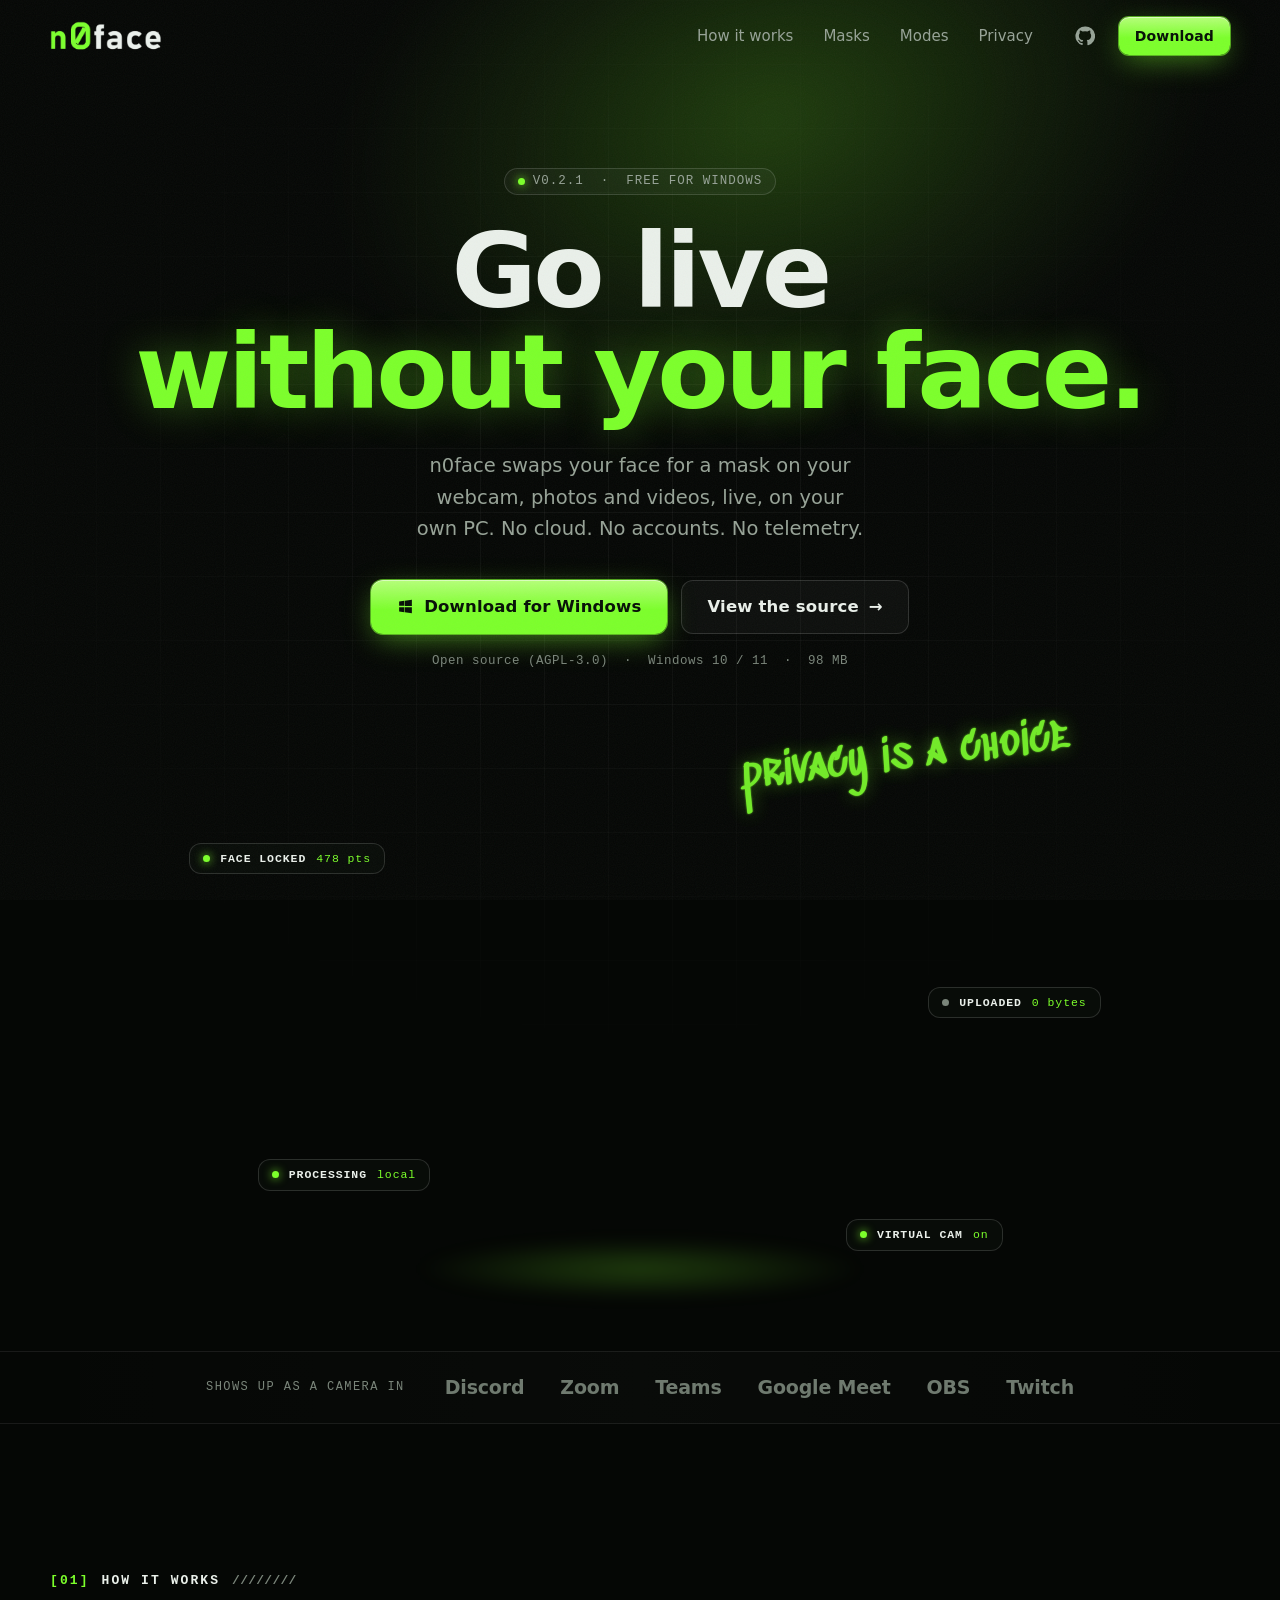
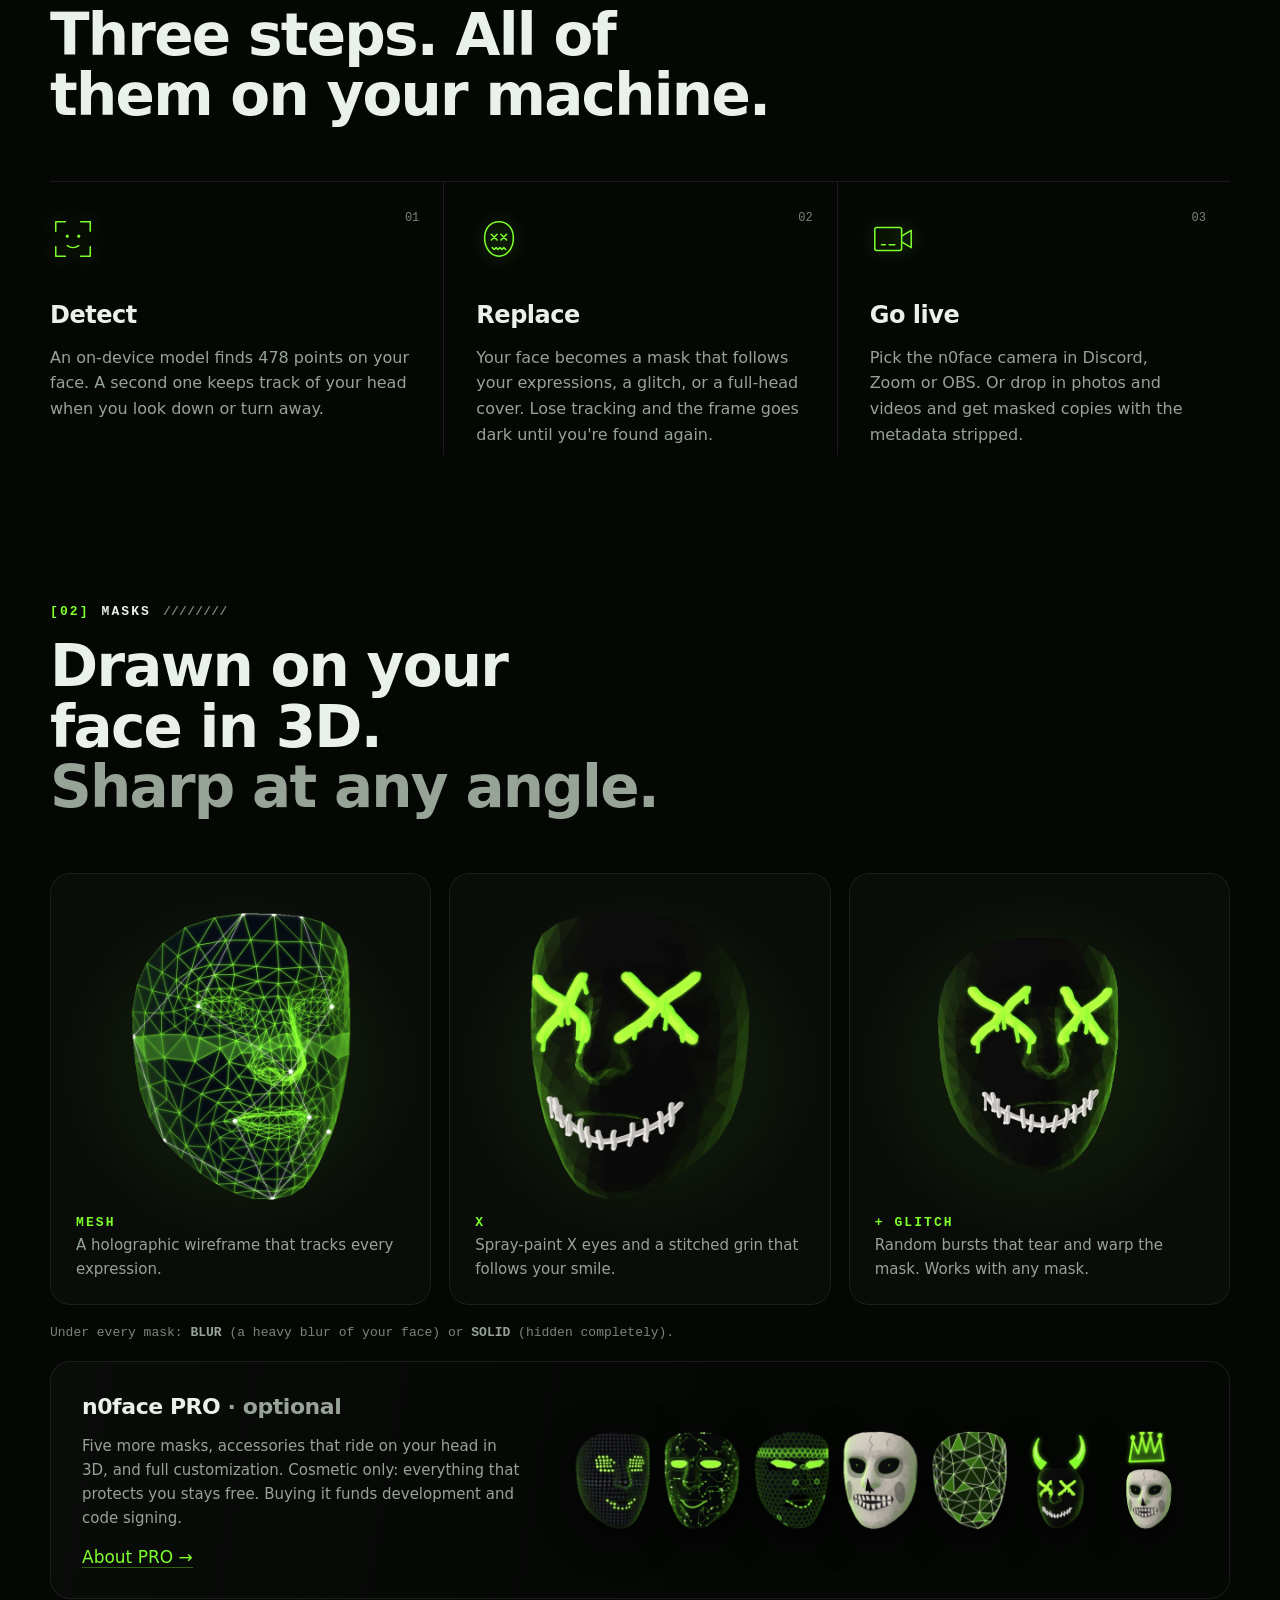
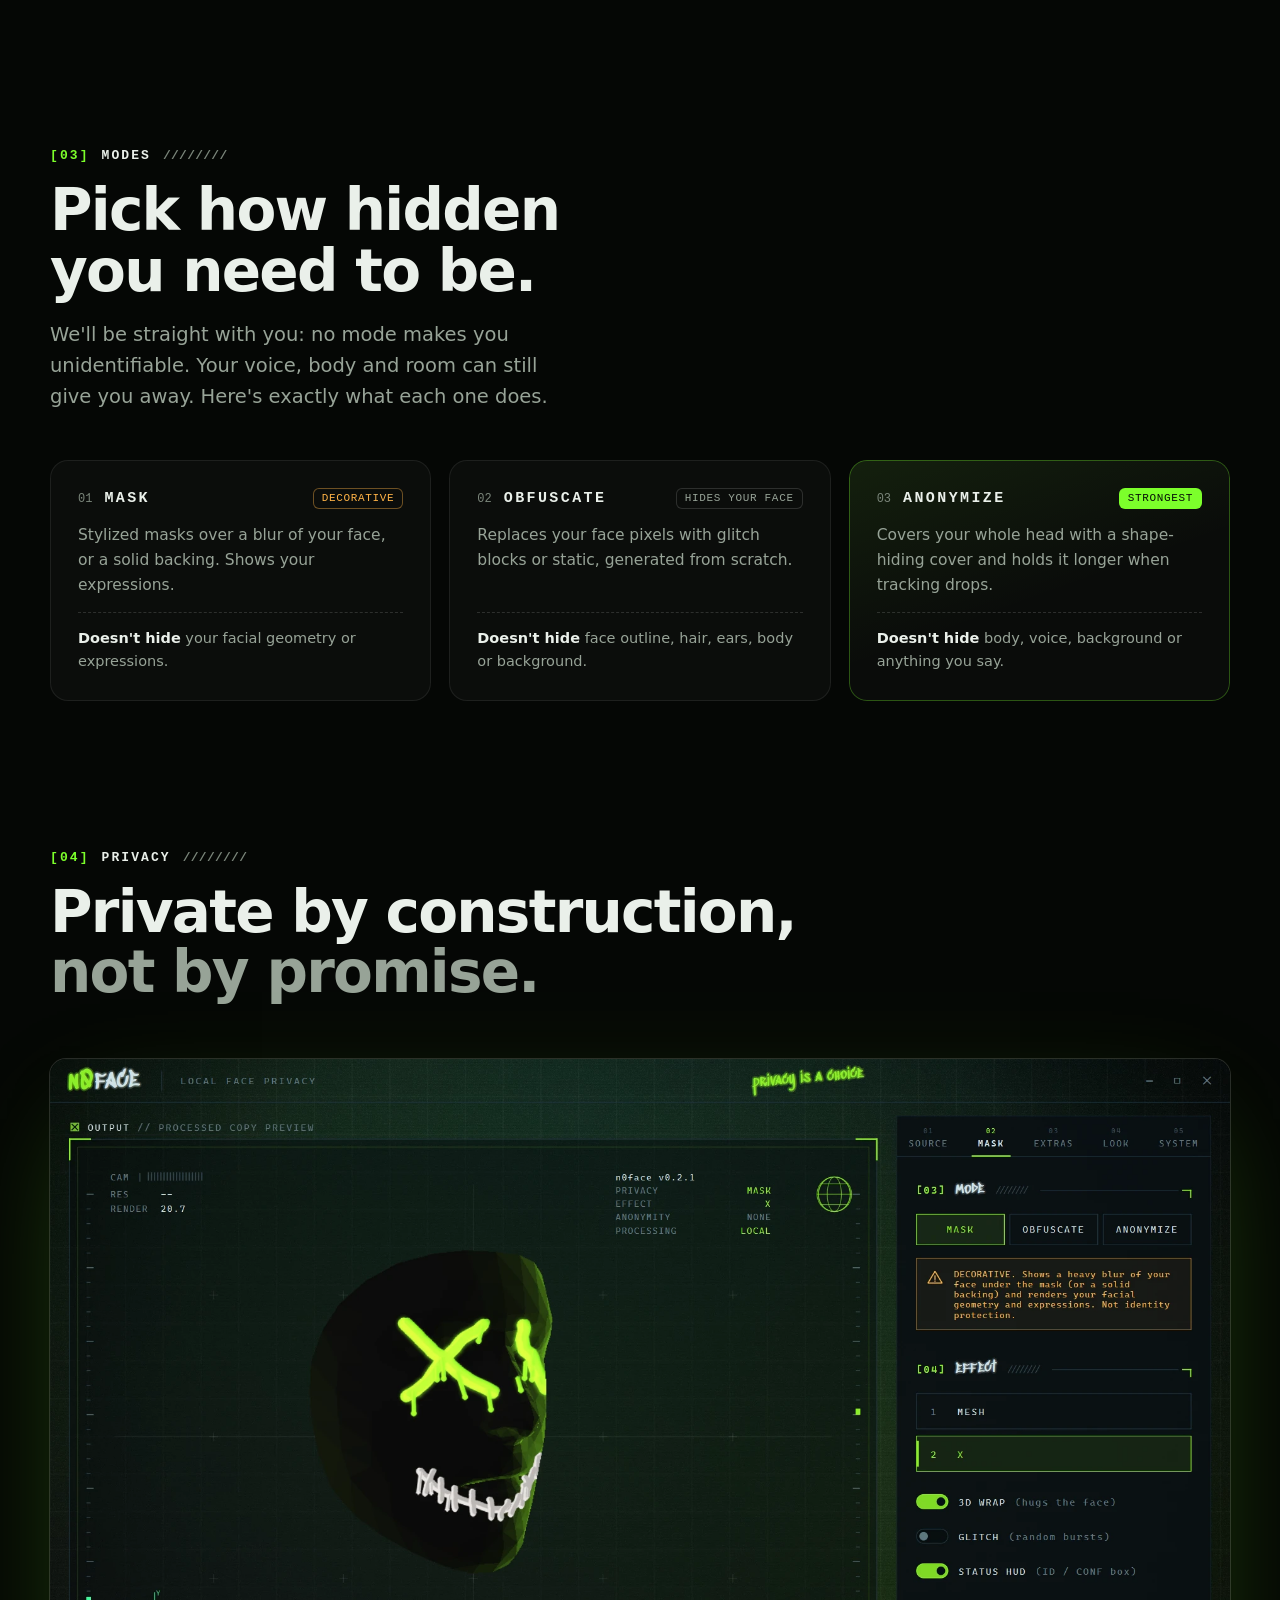
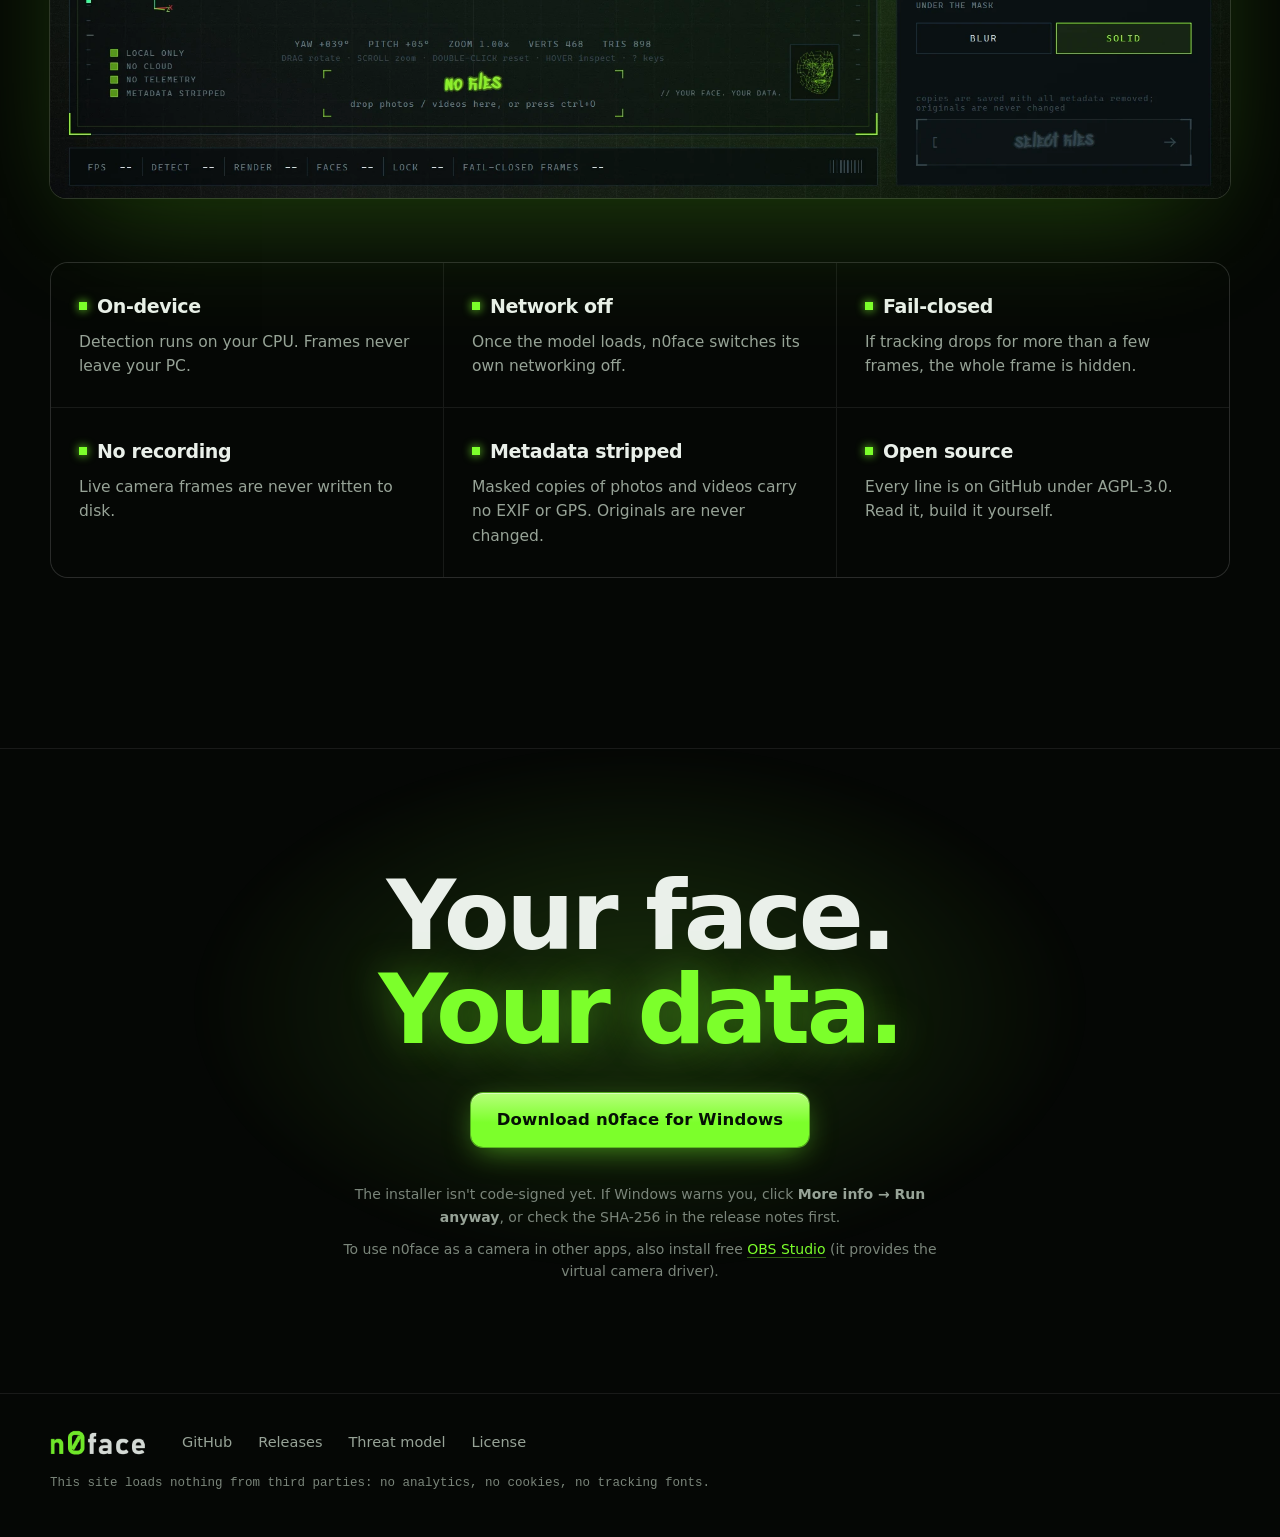
==== site/index.html @ 515f49fb "Add the website: a static landing page in site/ Plain HTML/CSS/JS with no build step and no third-pa" ====
<!doctype html>
<html lang="en">
<head>
  <meta charset="utf-8">
  <meta name="viewport" content="width=device-width, initial-scale=1">
  <title>n0face: go live without your face</title>
  <meta name="description" content="Free, open-source Windows app that swaps your face for a mask on your webcam, photos and videos. Runs on your PC: no cloud, no accounts, no telemetry.">
  <meta name="theme-color" content="#050705">
  <meta name="color-scheme" content="dark">
  <link rel="icon" type="image/png" sizes="32x32" href="assets/favicon-32.png">
  <link rel="apple-touch-icon" href="assets/apple-touch-icon.png">
  <meta property="og:type" content="website">
  <meta property="og:title" content="n0face: go live without your face">
  <meta property="og:description" content="Swap your face for a mask on your webcam, photos and videos. Local only: no cloud, no accounts, no telemetry.">
  <meta property="og:image" content="https://kaloyanstefanov66.github.io/n0face/assets/og.png">
  <meta property="og:url" content="https://kaloyanstefanov66.github.io/n0face/">
  <meta name="twitter:card" content="summary_large_image">
  <link rel="preload" href="assets/sedgwick.woff" as="font" type="font/woff" crossorigin>
  <link rel="stylesheet" href="styles.css">
  <script type="application/ld+json">
  {
    "@context": "https://schema.org",
    "@type": "SoftwareApplication",
    "name": "n0face",
    "applicationCategory": "MultimediaApplication",
    "operatingSystem": "Windows 10, Windows 11",
    "softwareVersion": "0.2.1",
    "license": "https://www.gnu.org/licenses/agpl-3.0.html",
    "downloadUrl": "https://github.com/kaloyanstefanov66/n0face/releases/latest",
    "offers": { "@type": "Offer", "price": "0", "priceCurrency": "USD" },
    "description": "Local-only face masking and anonymization for your webcam, photos and videos."
  }
  </script>
</head>
<body>
  <a class="skip" href="#main">Skip to content</a>

  <header class="nav" data-nav>
    <div class="wrap nav__row">
      <a class="nav__brand" href="#top" aria-label="n0face home">
        <img src="assets/wordmark.png" width="600" height="165" alt="n0face">
      </a>
      <nav class="nav__links" aria-label="Sections">
        <a href="#how">How it works</a>
        <a href="#masks">Masks</a>
        <a href="#modes">Modes</a>
        <a href="#privacy">Privacy</a>
      </nav>
      <div class="nav__actions">
        <a class="icon-link" href="https://github.com/kaloyanstefanov66/n0face" aria-label="Source code on GitHub">
          <svg viewBox="0 0 24 24" aria-hidden="true"><path d="M12 .5a11.5 11.5 0 0 0-3.64 22.41c.58.1.79-.25.79-.56v-2c-3.2.7-3.88-1.37-3.88-1.37-.52-1.33-1.28-1.69-1.28-1.69-1.04-.71.08-.7.08-.7 1.15.08 1.76 1.19 1.76 1.19 1.03 1.76 2.69 1.25 3.35.96.1-.75.4-1.25.73-1.54-2.55-.29-5.24-1.28-5.24-5.68 0-1.26.45-2.28 1.19-3.09-.12-.29-.52-1.46.11-3.05 0 0 .97-.31 3.17 1.18a11 11 0 0 1 5.77 0c2.2-1.49 3.17-1.18 3.17-1.18.63 1.59.23 2.76.11 3.05.74.81 1.19 1.83 1.19 3.09 0 4.41-2.69 5.39-5.25 5.67.41.36.78 1.06.78 2.14v3.17c0 .31.21.67.8.56A11.5 11.5 0 0 0 12 .5Z"/></svg>
        </a>
        <a class="btn btn--sm" href="https://github.com/kaloyanstefanov66/n0face/releases/latest">Download</a>
      </div>
    </div>
  </header>

  <main id="main">
    <!-- HERO ------------------------------------------------------------------------------>
    <section class="hero" id="top">
      <div class="hero__grid" aria-hidden="true"></div>
      <div class="hero__glow" aria-hidden="true"></div>

      <div class="wrap hero__copy">
        <p class="pill reveal"><span class="dot"></span> v0.2.1 &nbsp;·&nbsp; free for Windows</p>
        <h1 class="reveal">Go live<br><span class="hero__accent" data-glitch="without your face.">without your face.</span></h1>
        <p class="lede reveal">n0face swaps your face for a mask on your webcam, photos and videos, live, on your own PC.
          No cloud. No accounts. No telemetry.</p>
        <div class="cta reveal">
          <a class="btn btn--lg" href="https://github.com/kaloyanstefanov66/n0face/releases/latest">
            <svg viewBox="0 0 24 24" aria-hidden="true"><path d="M3 5.1 10.4 4v7.1H3V5.1Zm0 13.8 7.4 1.1v-7.1H3v6Zm8.2 1.2L21 21.5v-8.6h-9.8v7.2Zm0-16.2v7.3H21V2.5l-9.8 1.4Z"/></svg>
            Download for Windows
          </a>
          <a class="btn btn--ghost btn--lg" href="https://github.com/kaloyanstefanov66/n0face">View the source <span aria-hidden="true">→</span></a>
        </div>
        <p class="fine reveal">Open source (AGPL-3.0) &nbsp;·&nbsp; Windows 10 / 11 &nbsp;·&nbsp; 98 MB</p>
      </div>

      <div class="stage reveal" aria-hidden="true">
        <canvas class="stage__canvas" data-face></canvas>
        <span class="tag">privacy is a choice</span>
        <div class="chip chip--a"><span class="dot"></span><b>FACE LOCKED</b><i>478 pts</i></div>
        <div class="chip chip--b"><span class="dot"></span><b>PROCESSING</b><i>local</i></div>
        <div class="chip chip--c"><span class="dot dot--off"></span><b>UPLOADED</b><i>0 bytes</i></div>
        <div class="chip chip--d"><span class="dot"></span><b>VIRTUAL CAM</b><i>on</i></div>
      </div>
      <p class="sr-only">Animation: a 3D face mesh rotates while a scan line turns it into redacted blocks.</p>
    </section>

    <!-- WORKS WITH ------------------------------------------------------------------------>
    <section class="works" aria-label="Works with">
      <div class="wrap works__row">
        <span class="label">Shows up as a camera in</span>
        <ul>
          <li>Discord</li><li>Zoom</li><li>Teams</li><li>Google Meet</li><li>OBS</li><li>Twitch</li>
        </ul>
      </div>
    </section>

    <!-- HOW --------------------------------------------------------------------------------->
    <section class="section" id="how">
      <div class="wrap">
        <p class="eyebrow reveal"><span>[01]</span> How it works <i aria-hidden="true">////////</i></p>
        <h2 class="reveal">Three steps. All of them on your machine.</h2>
        <ol class="steps">
          <li class="step reveal">
            <span class="step__n">01</span>
            <svg viewBox="0 0 48 48" aria-hidden="true"><path d="M6 16V6h10M32 6h10v10M42 32v10H32M16 42H6V32"/><circle cx="18" cy="21" r="1.6"/><circle cx="30" cy="21" r="1.6"/><path d="M18 31c3.5 2.5 8.5 2.5 12 0"/></svg>
            <h3>Detect</h3>
            <p>An on-device model finds 478 points on your face. A second one keeps track of your head when you look down or turn away.</p>
          </li>
          <li class="step reveal">
            <span class="step__n">02</span>
            <svg viewBox="0 0 48 48" aria-hidden="true"><path d="M24 6c9 0 15 7 15 17 0 11-7 19-15 19S9 34 9 23C9 13 15 6 24 6Z"/><path d="m16 19 6 6m0-6-6 6m10-6 6 6m0-6-6 6M17 33l2 2 2-2 2 2 2-2 2 2 2-2 2 2"/></svg>
            <h3>Replace</h3>
            <p>Your face becomes a mask that follows your expressions, a glitch, or a full-head cover. Lose tracking and the frame goes dark until you're found again.</p>
          </li>
          <li class="step reveal">
            <span class="step__n">03</span>
            <svg viewBox="0 0 48 48" aria-hidden="true"><rect x="5" y="12" width="28" height="24" rx="2"/><path d="m33 21 10-6v18l-10-6"/><path d="M12 30h4m4 0h6"/></svg>
            <h3>Go live</h3>
            <p>Pick the n0face camera in Discord, Zoom or OBS. Or drop in photos and videos and get masked copies with the metadata stripped.</p>
          </li>
        </ol>
      </div>
    </section>

    <!-- MASKS ------------------------------------------------------------------------------>
    <section class="section section--masks" id="masks">
      <div class="wrap">
        <p class="eyebrow reveal"><span>[02]</span> Masks <i aria-hidden="true">////////</i></p>
        <h2 class="reveal">Drawn on your face in 3D.<br><span class="muted">Sharp at any angle.</span></h2>

        <div class="masks">
          <figure class="mask reveal">
            <img src="assets/mask-mesh.webp" width="720" height="720" loading="lazy" alt="The MESH mask: a glowing green wireframe of a face.">
            <figcaption><b>MESH</b><span>A holographic wireframe that tracks every expression.</span></figcaption>
          </figure>
          <figure class="mask reveal">
            <img src="assets/mask-x.webp" width="720" height="720" loading="lazy" alt="The X mask: spray-painted X eyes and a stitched grin on a black mask.">
            <figcaption><b>X</b><span>Spray-paint X eyes and a stitched grin that follows your smile.</span></figcaption>
          </figure>
          <figure class="mask reveal">
            <div class="glitchArt" data-glitch-art role="img" aria-label="The X mask torn by a GLITCH burst."></div>
            <figcaption><b class="glitch-word" data-glitch="+ GLITCH">+ GLITCH</b><span>Random bursts that tear and warp the mask. Works with any mask.</span></figcaption>
          </figure>
        </div>
        <p class="masks__note reveal">Under every mask: <b>BLUR</b> (a heavy blur of your face) or <b>SOLID</b> (hidden completely).</p>

        <div class="pro reveal">
          <div class="pro__copy">
            <h3>n0face PRO <span class="muted">· optional</span></h3>
            <p>Five more masks, accessories that ride on your head in 3D, and full customization. Cosmetic only: everything that protects you stays free. Buying it funds development and code signing.</p>
            <a class="link" href="https://github.com/kaloyanstefanov66/n0face#n0face-pro">About PRO →</a>
          </div>
          <ul class="pro__strip">
            <li><img src="assets/extras/led.webp" width="220" height="220" loading="lazy" alt="LED mask"></li>
            <li><img src="assets/extras/circuit.webp" width="220" height="220" loading="lazy" alt="CIRCUIT mask"></li>
            <li><img src="assets/extras/hex.webp" width="220" height="220" loading="lazy" alt="HEX mask"></li>
            <li><img src="assets/extras/skull.webp" width="220" height="220" loading="lazy" alt="SKULL mask"></li>
            <li><img src="assets/extras/wireframe.webp" width="220" height="220" loading="lazy" alt="WIREFRAME mask"></li>
            <li><img src="assets/extras/horns.webp" width="220" height="220" loading="lazy" alt="Horns accessory"></li>
            <li><img src="assets/extras/crown.webp" width="220" height="220" loading="lazy" alt="Crown accessory"></li>
          </ul>
        </div>
      </div>
    </section>

    <!-- MODES ------------------------------------------------------------------------------>
    <section class="section" id="modes">
      <div class="wrap">
        <p class="eyebrow reveal"><span>[03]</span> Modes <i aria-hidden="true">////////</i></p>
        <h2 class="reveal">Pick how hidden you need to be.</h2>
        <p class="lede lede--left reveal">We'll be straight with you: no mode makes you unidentifiable. Your voice, body and room can still give you away. Here's exactly what each one does.</p>

        <div class="modes">
          <article class="modeCard reveal">
            <header><span class="modeCard__k">01</span><h3>MASK</h3><span class="badge badge--warn">Decorative</span></header>
            <p>Stylized masks over a blur of your face, or a solid backing. Shows your expressions.</p>
            <p class="modeCard__no"><b>Doesn't hide</b> your facial geometry or expressions.</p>
          </article>
          <article class="modeCard reveal">
            <header><span class="modeCard__k">02</span><h3>OBFUSCATE</h3><span class="badge">Hides your face</span></header>
            <p>Replaces your face pixels with glitch blocks or static, generated from scratch.</p>
            <p class="modeCard__no"><b>Doesn't hide</b> face outline, hair, ears, body or background.</p>
          </article>
          <article class="modeCard modeCard--max reveal">
            <header><span class="modeCard__k">03</span><h3>ANONYMIZE</h3><span class="badge badge--max">Strongest</span></header>
            <p>Covers your whole head with a shape-hiding cover and holds it longer when tracking drops.</p>
            <p class="modeCard__no"><b>Doesn't hide</b> body, voice, background or anything you say.</p>
          </article>
        </div>
      </div>
    </section>

    <!-- PRIVACY ---------------------------------------------------------------------------->
    <section class="section" id="privacy">
      <div class="wrap">
        <p class="eyebrow reveal"><span>[04]</span> Privacy <i aria-hidden="true">////////</i></p>
        <h2 class="reveal">Private by construction,<br><span class="muted">not by promise.</span></h2>

        <figure class="shot reveal">
          <img src="assets/app.webp" width="1875" height="1175" loading="lazy" alt="The n0face app: a 3D preview of the X mask, with mode and effect settings on the right.">
        </figure>

        <ul class="facts">
          <li class="reveal"><h3>On-device</h3><p>Detection runs on your CPU. Frames never leave your PC.</p></li>
          <li class="reveal"><h3>Network off</h3><p>Once the model loads, n0face switches its own networking off.</p></li>
          <li class="reveal"><h3>Fail-closed</h3><p>If tracking drops for more than a few frames, the whole frame is hidden.</p></li>
          <li class="reveal"><h3>No recording</h3><p>Live camera frames are never written to disk.</p></li>
          <li class="reveal"><h3>Metadata stripped</h3><p>Masked copies of photos and videos carry no EXIF or GPS. Originals are never changed.</p></li>
          <li class="reveal"><h3>Open source</h3><p>Every line is on GitHub under AGPL-3.0. Read it, build it yourself.</p></li>
        </ul>
      </div>
    </section>

    <!-- FINAL CTA -------------------------------------------------------------------------->
    <section class="final">
      <div class="final__glow" aria-hidden="true"></div>
      <div class="wrap final__inner">
        <h2 class="reveal">Your face.<br><span class="hero__accent">Your data.</span></h2>
        <div class="cta reveal">
          <a class="btn btn--lg" href="https://github.com/kaloyanstefanov66/n0face/releases/latest">Download n0face for Windows</a>
        </div>
        <ul class="notes reveal">
          <li>The installer isn't code-signed yet. If Windows warns you, click <b>More info → Run anyway</b>, or check the SHA-256 in the release notes first.</li>
          <li>To use n0face as a camera in other apps, also install free <a class="link" href="https://obsproject.com/">OBS Studio</a> (it provides the virtual camera driver).</li>
        </ul>
      </div>
    </section>
  </main>

  <footer class="footer">
    <div class="wrap footer__row">
      <img src="assets/wordmark.png" width="600" height="165" alt="n0face" class="footer__mark" loading="lazy">
      <nav aria-label="Footer">
        <a href="https://github.com/kaloyanstefanov66/n0face">GitHub</a>
        <a href="https://github.com/kaloyanstefanov66/n0face/releases">Releases</a>
        <a href="https://github.com/kaloyanstefanov66/n0face/blob/main/docs/PRIVACY.md">Threat model</a>
        <a href="https://github.com/kaloyanstefanov66/n0face/blob/main/LICENSE">License</a>
      </nav>
      <p class="footer__fine">This site loads nothing from third parties: no analytics, no cookies, no tracking fonts.</p>
    </div>
  </footer>

  <script src="main.js" defer></script>
</body>
</html>
---- site/styles.css ----
/* n0face site. No third-party requests: system fonts (Bahnschrift ships with Windows) plus the
   app's own graffiti font, self-hosted. */

@font-face {
  font-family: "Sedgwick";
  src: url("assets/sedgwick.woff") format("woff");
  font-display: swap;
}

:root {
  --bg: #050705;
  --bg-2: #090c09;
  --surface: rgba(255, 255, 255, 0.025);
  --line: rgba(255, 255, 255, 0.08);
  --line-strong: rgba(255, 255, 255, 0.14);
  --text: #eaf0ea;
  --dim: #97a397;
  --faint: #7a857a;
  --acid: #7cff2b;
  --acid-2: #b6ff7a;
  --acid-soft: rgba(124, 255, 43, 0.14);
  --warn: #ffb347;

  --display: "Bahnschrift", "DIN Alternate", "Segoe UI Variable Display", "Segoe UI", system-ui, sans-serif;
  --body: "Segoe UI Variable Text", "Segoe UI", system-ui, -apple-system, sans-serif;
  --mono: "Cascadia Mono", "JetBrains Mono", Consolas, ui-monospace, monospace;
  --tag: "Sedgwick", "Segoe Print", cursive;

  --ease: cubic-bezier(0.2, 0.8, 0.2, 1);
  --wrap: 1180px;
  color-scheme: dark;
}

*, *::before, *::after { box-sizing: border-box; }
html { scroll-behavior: smooth; -webkit-text-size-adjust: 100%; }
body {
  margin: 0;
  background: var(--bg);
  color: var(--text);
  font: 400 17px/1.6 var(--body);
  -webkit-font-smoothing: antialiased;
  overflow-x: hidden;
}
/* film grain over everything, very faint */
body::after {
  content: "";
  position: fixed;
  inset: 0;
  pointer-events: none;
  z-index: 100;
  opacity: 0.045;
  background-image: url("data:image/svg+xml,%3Csvg xmlns='http://www.w3.org/2000/svg' width='160' height='160'%3E%3Cfilter id='n'%3E%3CfeTurbulence type='fractalNoise' baseFrequency='.9' numOctaves='2' stitchTiles='stitch'/%3E%3C/filter%3E%3Crect width='100%25' height='100%25' filter='url(%23n)'/%3E%3C/svg%3E");
}
img { display: block; max-width: 100%; height: auto; }
a { color: inherit; text-decoration: none; }
h1, h2, h3 { margin: 0; font-family: var(--display); font-weight: 600; letter-spacing: -0.02em; }
p { margin: 0; }
ul, ol { margin: 0; padding: 0; list-style: none; }
::selection { background: var(--acid); color: #061006; }
:focus-visible { outline: 2px solid var(--acid); outline-offset: 3px; border-radius: 6px; }

.wrap { width: min(100% - 32px, var(--wrap)); margin-inline: auto; }
.sr-only { position: absolute; width: 1px; height: 1px; overflow: hidden; clip: rect(0 0 0 0); white-space: nowrap; }
.skip { position: absolute; left: 16px; top: -60px; z-index: 200; padding: 10px 14px; background: var(--acid); color: #061006; border-radius: 8px; font-weight: 600; }
.skip:focus { top: 12px; }
.muted { color: var(--dim); }

/* ---- buttons ------------------------------------------------------------------------- */
.btn {
  --h: 44px;
  display: inline-flex;
  align-items: center;
  justify-content: center;
  gap: 10px;
  min-height: var(--h);
  padding: 0 20px;
  border-radius: 10px;
  font: 600 15px/1 var(--display);
  letter-spacing: 0.01em;
  color: #061006;
  background: linear-gradient(180deg, var(--acid-2), var(--acid) 55%);
  box-shadow: 0 0 0 1px rgba(124, 255, 43, 0.6), 0 8px 30px -6px rgba(124, 255, 43, 0.55), inset 0 1px 0 rgba(255, 255, 255, 0.5);
  transition: transform 0.25s var(--ease), box-shadow 0.25s var(--ease), background 0.25s;
  cursor: pointer;
}
.btn:hover { transform: translateY(-2px); box-shadow: 0 0 0 1px rgba(124, 255, 43, 0.8), 0 14px 40px -6px rgba(124, 255, 43, 0.7), inset 0 1px 0 rgba(255, 255, 255, 0.5); }
.btn:active { transform: translateY(0); transition-duration: 0.08s; }
.btn svg { width: 17px; height: 17px; fill: currentColor; }
.btn--sm { --h: 38px; padding: 0 16px; font-size: 14px; }
.btn--lg { --h: 54px; padding: 0 26px; font-size: 16.5px; border-radius: 12px; }
.btn--ghost {
  color: var(--text);
  background: rgba(255, 255, 255, 0.03);
  box-shadow: inset 0 0 0 1px var(--line-strong);
}
.btn--ghost:hover { background: rgba(255, 255, 255, 0.06); box-shadow: inset 0 0 0 1px rgba(255, 255, 255, 0.28); }
.link { color: var(--acid); border-bottom: 1px solid rgba(124, 255, 43, 0.35); transition: border-color 0.2s; }
.link:hover { border-color: var(--acid); }

/* ---- nav ----------------------------------------------------------------------------- */
.nav {
  position: fixed;
  inset: 0 0 auto;
  z-index: 50;
  transition: background 0.3s, box-shadow 0.3s, backdrop-filter 0.3s;
}
.nav.is-scrolled {
  background: rgba(5, 7, 5, 0.72);
  backdrop-filter: blur(14px) saturate(1.4);
  -webkit-backdrop-filter: blur(14px) saturate(1.4);
  box-shadow: 0 1px 0 var(--line);
}
.nav__row { display: flex; align-items: center; gap: 32px; height: 72px; }
.nav__brand img { width: 112px; }
.nav__links { display: flex; gap: 30px; margin-left: auto; font-size: 15px; color: var(--dim); }
.nav__links a { position: relative; padding: 6px 0; transition: color 0.2s; }
.nav__links a::after { content: ""; position: absolute; left: 0; right: 0; bottom: 0; height: 1px; background: var(--acid); transform: scaleX(0); transform-origin: left; transition: transform 0.3s var(--ease); }
.nav__links a:hover { color: var(--text); }
.nav__links a:hover::after { transform: scaleX(1); }
.nav__actions { display: flex; align-items: center; gap: 14px; }
.icon-link { display: grid; place-items: center; width: 40px; height: 40px; border-radius: 10px; color: var(--dim); transition: color 0.2s, background 0.2s; }
.icon-link:hover { color: var(--text); background: rgba(255, 255, 255, 0.05); }
.icon-link svg { width: 20px; height: 20px; fill: currentColor; }

/* ---- hero ---------------------------------------------------------------------------- */
.hero { position: relative; padding: 168px 0 40px; overflow: hidden; isolation: isolate; }
.hero__grid {
  position: absolute;
  inset: 0;
  z-index: -2;
  background-image:
    linear-gradient(var(--line) 1px, transparent 1px),
    linear-gradient(90deg, var(--line) 1px, transparent 1px);
  background-size: 64px 64px;
  background-position: center top;
  mask-image: radial-gradient(ellipse 70% 55% at 50% 38%, #000 10%, transparent 75%);
  -webkit-mask-image: radial-gradient(ellipse 70% 55% at 50% 38%, #000 10%, transparent 75%);
  opacity: 0.55;
}
.hero__glow {
  position: absolute;
  z-index: -1;
  left: 50%;
  top: -260px;
  width: 1100px;
  height: 760px;
  transform: translateX(-38%) rotate(-14deg);
  background:
    radial-gradient(closest-side, rgba(124, 255, 43, 0.22), rgba(124, 255, 43, 0.06) 55%, transparent 80%);
  filter: blur(20px);
}
.hero__copy { text-align: center; display: flex; flex-direction: column; align-items: center; }
.pill {
  display: inline-flex;
  align-items: center;
  gap: 8px;
  padding: 7px 14px;
  border-radius: 999px;
  font: 500 12.5px/1 var(--mono);
  letter-spacing: 0.08em;
  text-transform: uppercase;
  color: var(--dim);
  background: rgba(255, 255, 255, 0.03);
  box-shadow: inset 0 0 0 1px var(--line-strong);
}
.dot { width: 7px; height: 7px; border-radius: 50%; background: var(--acid); box-shadow: 0 0 10px var(--acid); flex: none; }
.dot--off { background: var(--faint); box-shadow: none; }
.hero h1 {
  margin-top: 26px;
  font-size: clamp(46px, 8.4vw, 104px);
  line-height: 0.98;
  letter-spacing: -0.035em;
  font-weight: 600;
}
.hero__accent {
  position: relative;
  display: inline-block;
  color: var(--acid);
  text-shadow: 0 0 40px rgba(124, 255, 43, 0.35);
}
.lede { max-width: 620px; margin-top: 26px; font-size: clamp(17px, 1.6vw, 19.5px); color: var(--dim); text-wrap: balance; }
.lede--left { margin-top: 18px; }
.cta { display: flex; flex-wrap: wrap; justify-content: center; gap: 14px; margin-top: 36px; }
.fine { margin-top: 18px; font: 400 12.5px/1.5 var(--mono); letter-spacing: 0.04em; color: var(--faint); }

/* stage: the canvas plus floating status chips */
.stage {
  position: relative;
  width: min(100% - 32px, 980px);
  height: clamp(380px, 52vw, 600px);
  margin: 40px auto 0;
}
.stage__canvas { position: absolute; inset: 0; width: 100%; height: 100%; }
.stage::before {
  /* ground glow under the head */
  content: "";
  position: absolute;
  left: 50%;
  bottom: 2%;
  width: 46%;
  height: 60px;
  transform: translateX(-50%);
  background: radial-gradient(closest-side, rgba(124, 255, 43, 0.22), transparent);
  filter: blur(8px);
}
.tag {
  position: absolute;
  right: 6%;
  top: 4%;
  font: 400 clamp(26px, 3.6vw, 44px)/1 var(--tag);
  color: var(--acid);
  transform: rotate(-7deg);
  text-shadow: 0 0 18px rgba(124, 255, 43, 0.45), 0 0 2px rgba(124, 255, 43, 0.9);
  white-space: nowrap;
  opacity: 0.92;
}
.chip {
  position: absolute;
  display: flex;
  align-items: center;
  gap: 10px;
  padding: 10px 14px;
  border-radius: 12px;
  font: 500 11.5px/1 var(--mono);
  letter-spacing: 0.08em;
  color: var(--text);
  background: rgba(12, 16, 12, 0.66);
  backdrop-filter: blur(10px);
  -webkit-backdrop-filter: blur(10px);
  box-shadow: inset 0 0 0 1px var(--line-strong), 0 20px 40px -20px #000;
  animation: float 7s ease-in-out infinite;
}
.chip b { font-weight: 600; }
.chip i { font-style: normal; color: var(--acid); }
.chip--a { left: 4%; top: 22%; }
.chip--b { left: 11%; bottom: 20%; animation-delay: -2.4s; }
.chip--c { right: 3%; top: 46%; animation-delay: -4.1s; }
.chip--d { right: 13%; bottom: 10%; animation-delay: -1.2s; }
@keyframes float { 50% { transform: translateY(-8px); } }

/* ---- works with ---------------------------------------------------------------------- */
.works { border-block: 1px solid var(--line); background: linear-gradient(90deg, transparent, rgba(255, 255, 255, 0.015), transparent); }
.works__row { display: flex; align-items: center; justify-content: center; flex-wrap: wrap; gap: 14px 40px; padding: 26px 0; }
.label { font: 500 12px/1 var(--mono); letter-spacing: 0.12em; text-transform: uppercase; color: var(--faint); }
.works ul { display: flex; flex-wrap: wrap; justify-content: center; gap: 12px 36px; }
.works li { font: 600 19px/1 var(--display); letter-spacing: -0.01em; color: #6f7a6f; transition: color 0.25s; }
.works li:hover { color: var(--text); }

/* ---- sections ------------------------------------------------------------------------ */
.section { padding: clamp(96px, 12vw, 150px) 0 0; }
.eyebrow {
  display: flex;
  align-items: center;
  gap: 12px;
  font: 600 13px/1 var(--mono);
  letter-spacing: 0.16em;
  text-transform: uppercase;
  color: var(--text);
}
.eyebrow span { color: var(--acid); }
.eyebrow i { font-style: normal; color: var(--faint); letter-spacing: 0.02em; }
.section h2 {
  text-wrap: balance;
  margin-top: 18px;
  max-width: 760px;
  font-size: clamp(34px, 5vw, 58px);
  line-height: 1.04;
  letter-spacing: -0.03em;
}

/* steps */
.steps { display: grid; grid-template-columns: repeat(3, 1fr); margin-top: 56px; border-top: 1px solid var(--line); }
.step { position: relative; padding: 34px 32px 8px 0; }
.step + .step { padding-left: 32px; border-left: 1px solid var(--line); }
.step__n { position: absolute; right: 24px; top: 30px; font: 500 12px/1 var(--mono); color: var(--faint); }
.step svg { width: 46px; height: 46px; fill: none; stroke: var(--acid); stroke-width: 1.6; stroke-linecap: round; stroke-linejoin: round; filter: drop-shadow(0 0 8px rgba(124, 255, 43, 0.45)); }
.step svg circle { fill: var(--acid); stroke: none; }
.step h3 { margin-top: 26px; font-size: 24px; }
.step p { margin-top: 10px; color: var(--dim); font-size: 16px; }

/* masks */
.masks { display: grid; grid-template-columns: repeat(3, 1fr); gap: 18px; margin-top: 56px; }
.masks__note { margin-top: 18px; font: 400 13px/1.5 var(--mono); color: var(--faint); }
.masks__note b { color: var(--dim); font-weight: 600; }
.mask {
  position: relative;
  margin: 0;
  border-radius: 20px;
  background:
    radial-gradient(70% 60% at 50% 45%, rgba(124, 255, 43, 0.1), transparent 70%),
    var(--bg-2);
  box-shadow: inset 0 0 0 1px var(--line);
  overflow: hidden;
  transition: box-shadow 0.4s var(--ease), transform 0.5s var(--ease);
}
.mask:hover { box-shadow: inset 0 0 0 1px rgba(124, 255, 43, 0.35); transform: translateY(-4px); }
.mask img, .glitchArt { width: 84%; margin: 6% auto 0; transition: transform 0.7s var(--ease); }
.mask:hover img, .mask:hover .glitchArt { transform: scale(1.035) rotate(-1deg); }
.glitchArt { aspect-ratio: 1; background: url("assets/glitch-sprite.webp") 0 0 / 400% 100% no-repeat; }
.glitchArt[data-f="1"] { background-position: 33.333% 0; }
.glitchArt[data-f="2"] { background-position: 66.667% 0; }
.glitchArt[data-f="3"] { background-position: 100% 0; }
.mask figcaption { display: flex; flex-direction: column; gap: 4px; padding: 0 26px 24px; }
.mask figcaption b { font: 600 13px/1 var(--mono); letter-spacing: 0.16em; color: var(--acid); }
.mask figcaption span { color: var(--dim); font-size: 15px; }
.glitch-word { position: relative; align-self: flex-start; }

/* glitch text: two offset copies, sliced, on a short irregular loop */
[data-glitch]::before, [data-glitch]::after {
  content: attr(data-glitch);
  position: absolute;
  inset: 0;
  pointer-events: none;
  opacity: 0;
}
[data-glitch]::before { color: #ff2bd1; transform: translateX(-3px); }
[data-glitch]::after { color: #2be8ff; transform: translateX(3px); }
.glitch-word::before, .glitch-word::after,
.hero__accent.is-glitching::before, .hero__accent.is-glitching::after { animation: tear 2.6s steps(1) infinite; }
.glitch-word::after, .hero__accent.is-glitching::after { animation-delay: -0.4s; }
.hero__accent.is-glitching::before, .hero__accent.is-glitching::after { animation-duration: 0.5s; animation-iteration-count: 1; }
@keyframes tear {
  0%, 100% { opacity: 0; clip-path: inset(0 0 0 0); }
  8% { opacity: 0.85; clip-path: inset(12% 0 64% 0); transform: translateX(-6px); }
  12% { opacity: 0.85; clip-path: inset(58% 0 18% 0); transform: translateX(5px); }
  16% { opacity: 0; }
  52% { opacity: 0.8; clip-path: inset(34% 0 44% 0); transform: translateX(8px); }
  55% { opacity: 0; }
}

/* PRO strip */
.pro {
  display: grid;
  grid-template-columns: minmax(0, 0.9fr) minmax(0, 1.3fr);
  align-items: center;
  gap: 32px;
  margin-top: 18px;
  padding: 28px 28px 28px 32px;
  border-radius: 20px;
  box-shadow: inset 0 0 0 1px var(--line);
  background: linear-gradient(100deg, rgba(255, 255, 255, 0.02), transparent 60%);
}
.pro h3 { font-size: 22px; }
.pro p { margin: 10px 0 14px; color: var(--dim); font-size: 15px; }
.pro__strip { display: flex; justify-content: flex-end; }
.pro__strip li { flex: 0 1 108px; margin-left: -18px; transition: transform 0.45s var(--ease); }
.pro__strip li:first-child { margin-left: 0; }
.pro__strip:hover li { transform: translateX(calc(var(--i, 0) * 6px)); }
.pro__strip img { filter: drop-shadow(0 10px 18px rgba(0, 0, 0, 0.7)); }

/* modes */
.modes { display: grid; grid-template-columns: repeat(3, 1fr); gap: 18px; margin-top: 48px; }
.modeCard {
  display: flex;
  flex-direction: column;
  gap: 14px;
  padding: 28px;
  border-radius: 18px;
  background: var(--surface);
  box-shadow: inset 0 0 0 1px var(--line);
}
.modeCard header { display: flex; align-items: center; gap: 12px; }
.modeCard__k { font: 500 12px/1 var(--mono); color: var(--faint); }
.modeCard h3 { font: 600 15px/1 var(--mono); letter-spacing: 0.16em; }
.modeCard p { color: var(--dim); font-size: 15.5px; }
.modeCard__no { margin-top: auto; padding-top: 14px; border-top: 1px dashed var(--line-strong); font-size: 14.5px !important; }
.modeCard__no b { color: var(--text); font-weight: 600; }
.badge {
  margin-left: auto;
  padding: 5px 9px;
  border-radius: 6px;
  font: 500 11px/1 var(--mono);
  letter-spacing: 0.06em;
  text-transform: uppercase;
  color: var(--dim);
  box-shadow: inset 0 0 0 1px var(--line-strong);
}
.badge--warn { color: var(--warn); box-shadow: inset 0 0 0 1px rgba(255, 179, 71, 0.4); }
.badge--max { color: #061006; background: var(--acid); box-shadow: none; }
.modeCard--max { background: linear-gradient(160deg, rgba(124, 255, 43, 0.08), transparent 55%), var(--surface); box-shadow: inset 0 0 0 1px rgba(124, 255, 43, 0.3); }

/* privacy */
.shot {
  position: relative;
  margin: 56px 0 0;
  border-radius: 16px;
  overflow: hidden;
  box-shadow: 0 0 0 1px var(--line-strong), 0 40px 120px -30px rgba(124, 255, 43, 0.28), 0 30px 60px -30px #000;
  transform: perspective(1600px) rotateX(var(--tilt, 8deg)) scale(var(--shrink, 0.96));
  transform-origin: 50% 0;
  transition: transform 0.15s linear;
}
.facts { display: grid; grid-template-columns: repeat(3, 1fr); gap: 1px; margin-top: 64px; background: var(--line); border: 1px solid var(--line); border-radius: 18px; overflow: hidden; }
.facts li { padding: 28px; background: var(--bg); }
.facts h3 { display: flex; align-items: center; gap: 10px; font-size: 19px; }
.facts h3::before { content: ""; width: 8px; height: 8px; background: var(--acid); box-shadow: 0 0 10px var(--acid); }
.facts p { margin-top: 8px; color: var(--dim); font-size: 15.5px; }

/* final */
.final { position: relative; margin-top: clamp(110px, 14vw, 170px); padding: 120px 0 110px; overflow: hidden; border-top: 1px solid var(--line); isolation: isolate; }
.final__glow { position: absolute; z-index: -1; left: 50%; top: 40%; width: 900px; height: 520px; transform: translate(-50%, -50%); background: radial-gradient(closest-side, rgba(124, 255, 43, 0.16), transparent); filter: blur(10px); }
.final__inner { display: flex; flex-direction: column; align-items: center; text-align: center; }
.final h2 { font-size: clamp(46px, 7.6vw, 96px); line-height: 0.98; letter-spacing: -0.035em; }
.notes { display: grid; gap: 10px; max-width: 620px; margin-top: 36px; color: var(--faint); font-size: 14px; }
.notes b { color: var(--dim); font-weight: 600; }

/* footer */
.footer { border-top: 1px solid var(--line); padding: 36px 0 44px; }
.footer__row { display: flex; flex-wrap: wrap; align-items: center; gap: 18px 36px; }
.footer__mark { width: 96px; opacity: 0.9; }
.footer nav { display: flex; flex-wrap: wrap; gap: 8px 26px; font-size: 14.5px; color: var(--dim); }
.footer nav a:hover { color: var(--text); }
.footer__fine { flex-basis: 100%; font: 400 12.5px/1.5 var(--mono); color: var(--faint); }

/* ---- reveal on scroll ----------------------------------------------------------------- */
.js .reveal { opacity: 0; transform: translateY(18px); transition: opacity 0.8s var(--ease), transform 0.8s var(--ease); transition-delay: var(--d, 0s); }
.js .reveal.is-in { opacity: 1; transform: none; }

/* ---- responsive ----------------------------------------------------------------------- */
@media (max-width: 960px) {
  .nav__links { display: none; }
  .nav__actions { margin-left: auto; }
  .steps { grid-template-columns: 1fr; }
  .step, .step + .step { padding: 28px 0 22px; border-left: 0; border-bottom: 1px solid var(--line); }
  .masks { grid-template-columns: 1fr 1fr; }
  .masks > :last-child { grid-column: 1 / -1; }
  .masks > :last-child .glitchArt { width: min(84%, 420px); }
  .pro { grid-template-columns: 1fr; }
  .pro__strip { justify-content: flex-start; }
  .modes, .facts { grid-template-columns: 1fr; }
  .chip--a { left: 0; }
  .chip--c { right: 0; }
}
@media (max-width: 640px) {
  body { font-size: 16px; }
  .hero { padding-top: 128px; }
  .cta { width: 100%; }
  .cta .btn { width: 100%; }
  .masks { grid-template-columns: 1fr; }
  .chip--b, .chip--d { display: none; }
  .stage { height: 360px; margin-top: 28px; }
  .chip--a { top: 4%; }
  .chip--c { top: auto; bottom: 6%; }
  .tag { top: auto; bottom: 22%; right: 0; }
  .pro__strip li { margin-left: -26px; }
  .shot { --tilt: 0deg !important; --shrink: 1 !important; }
}

@media (prefers-reduced-motion: reduce) {
  html { scroll-behavior: auto; }
  *, *::before, *::after { animation: none !important; transition: none !important; }
  .js .reveal { opacity: 1; transform: none; }
  .shot { transform: none; }
}
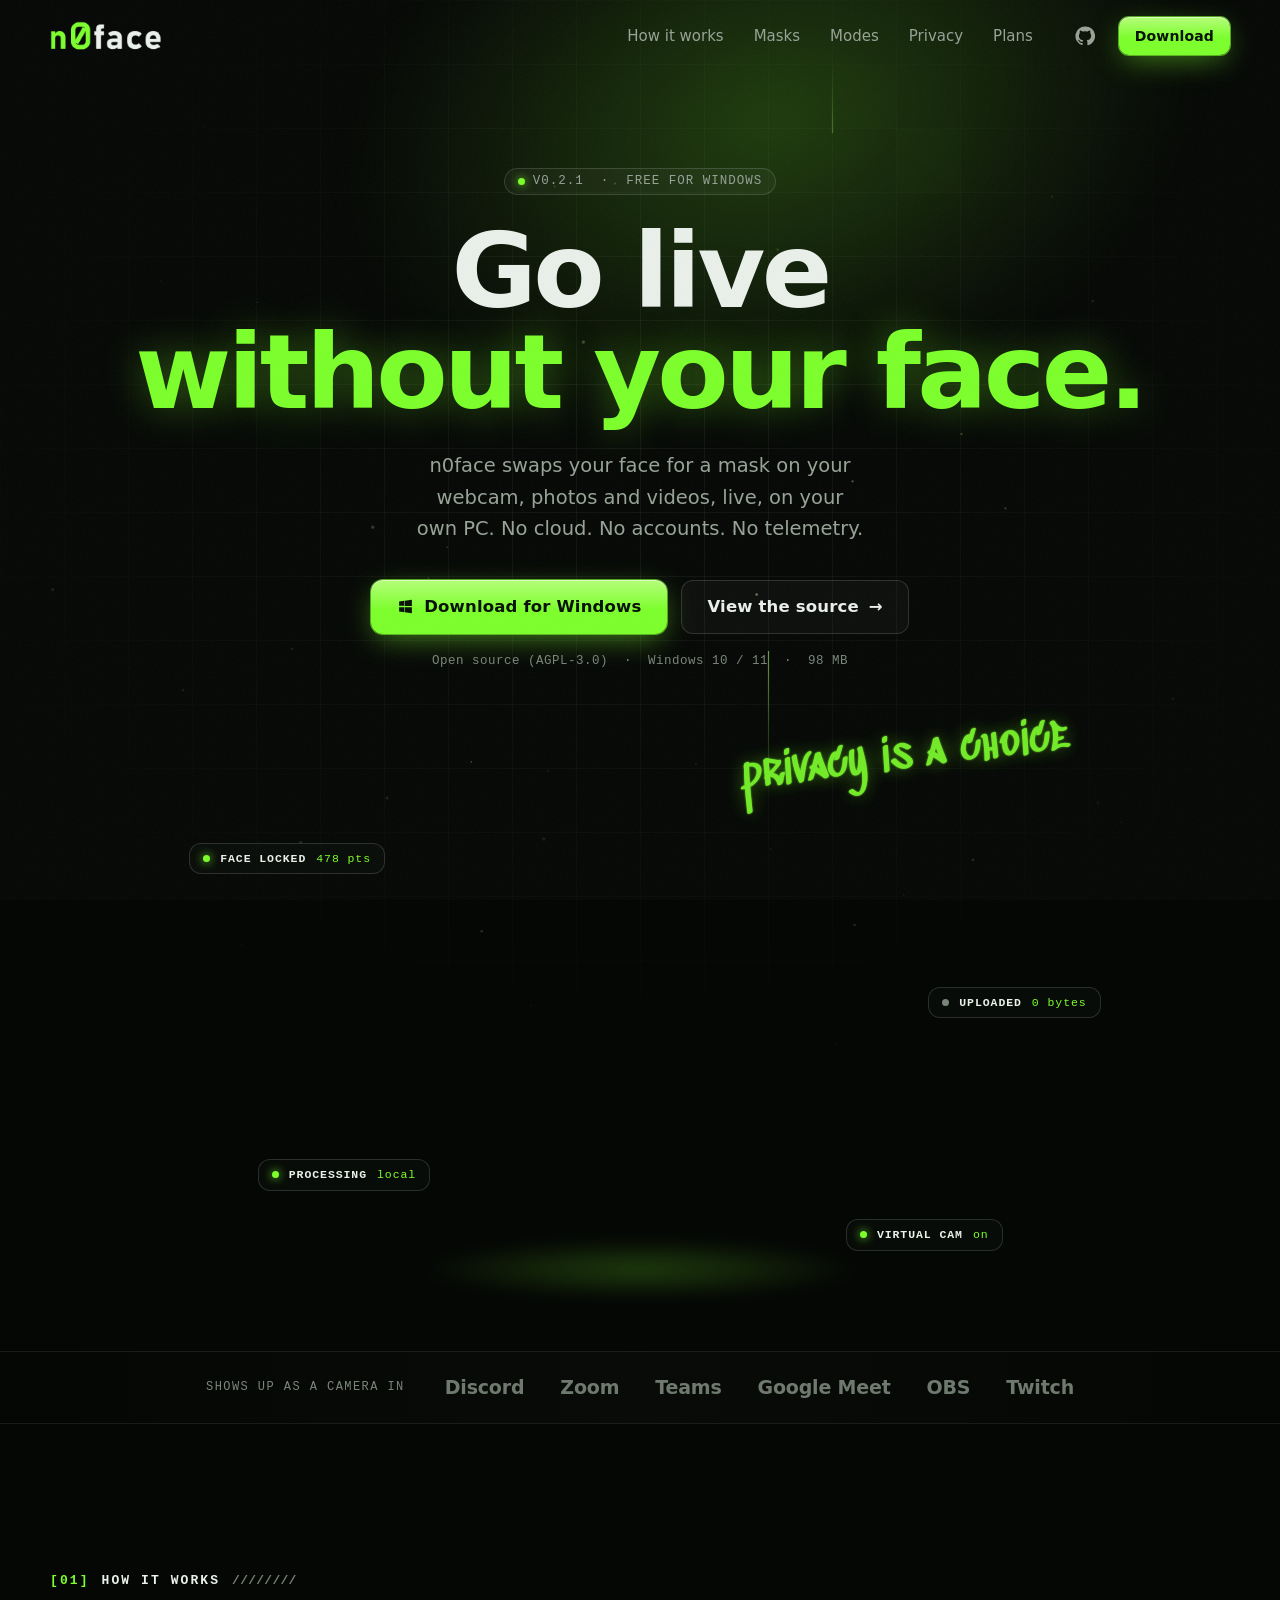
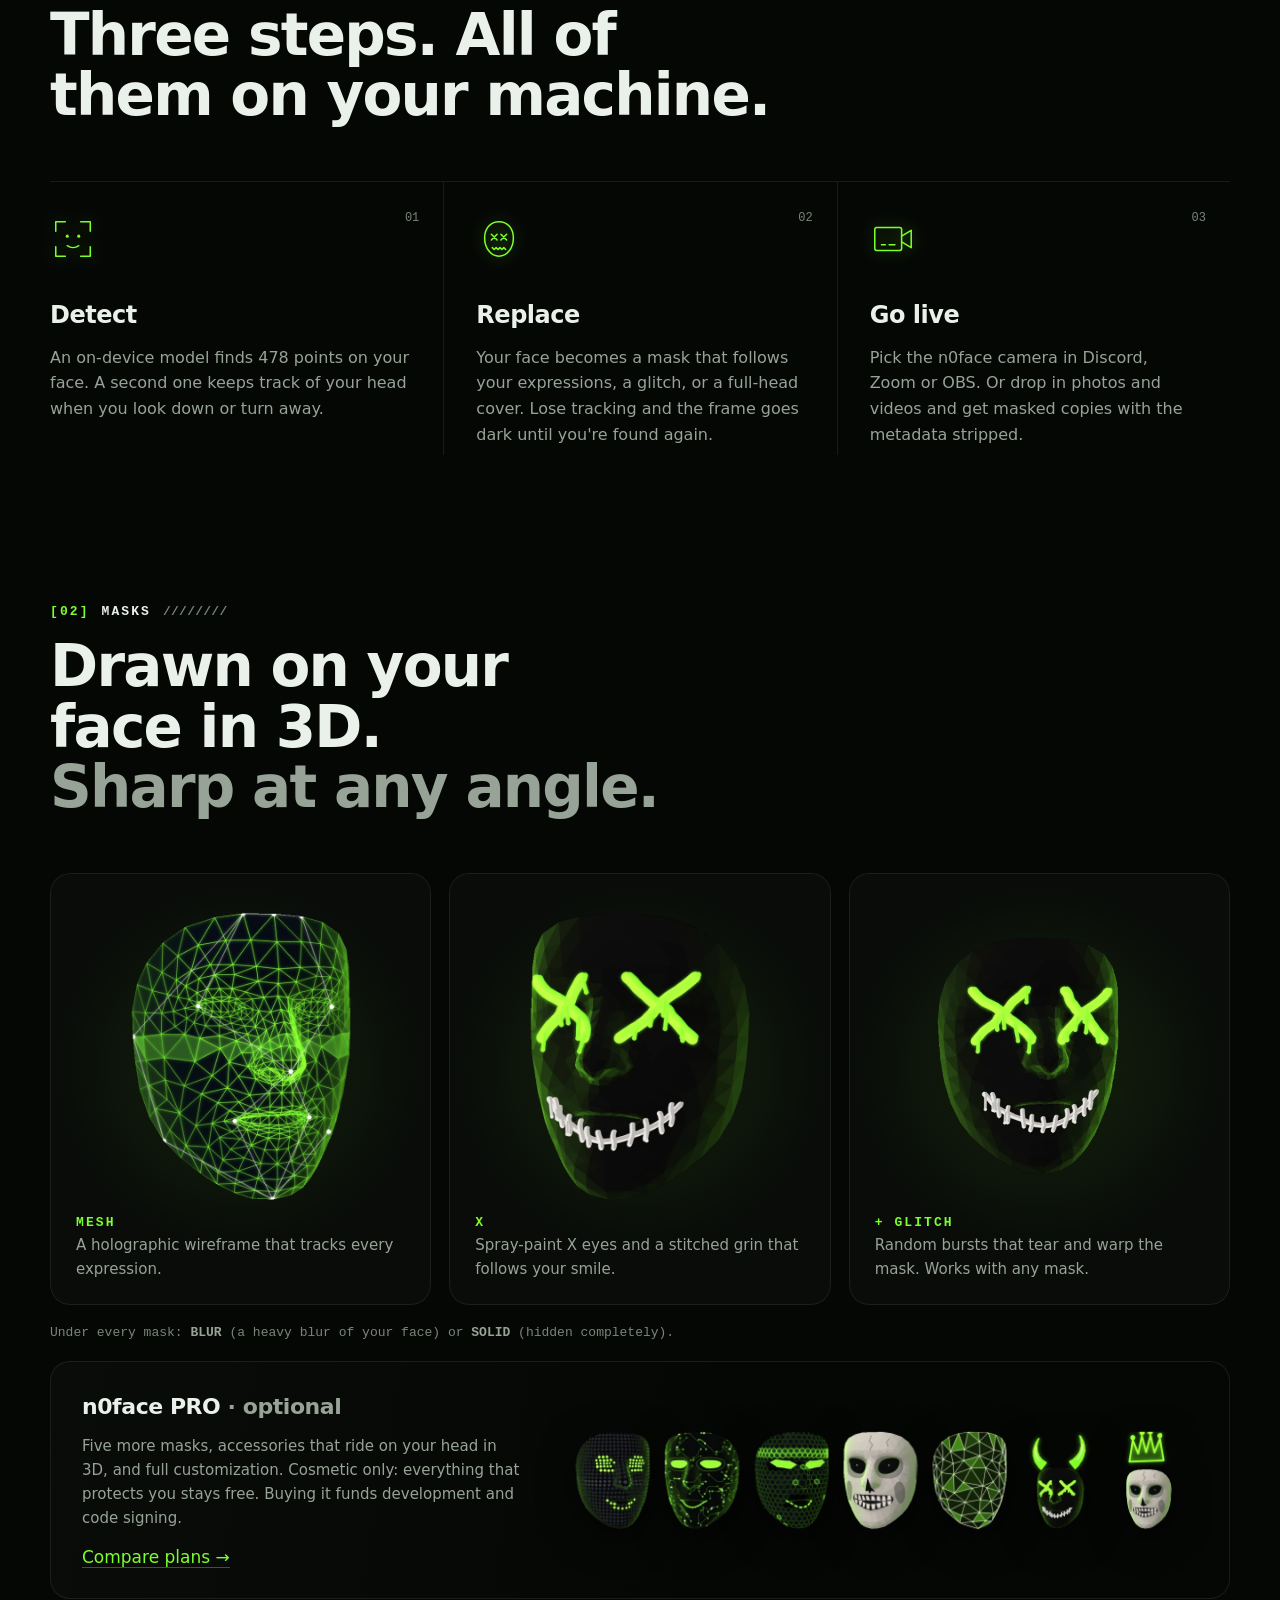
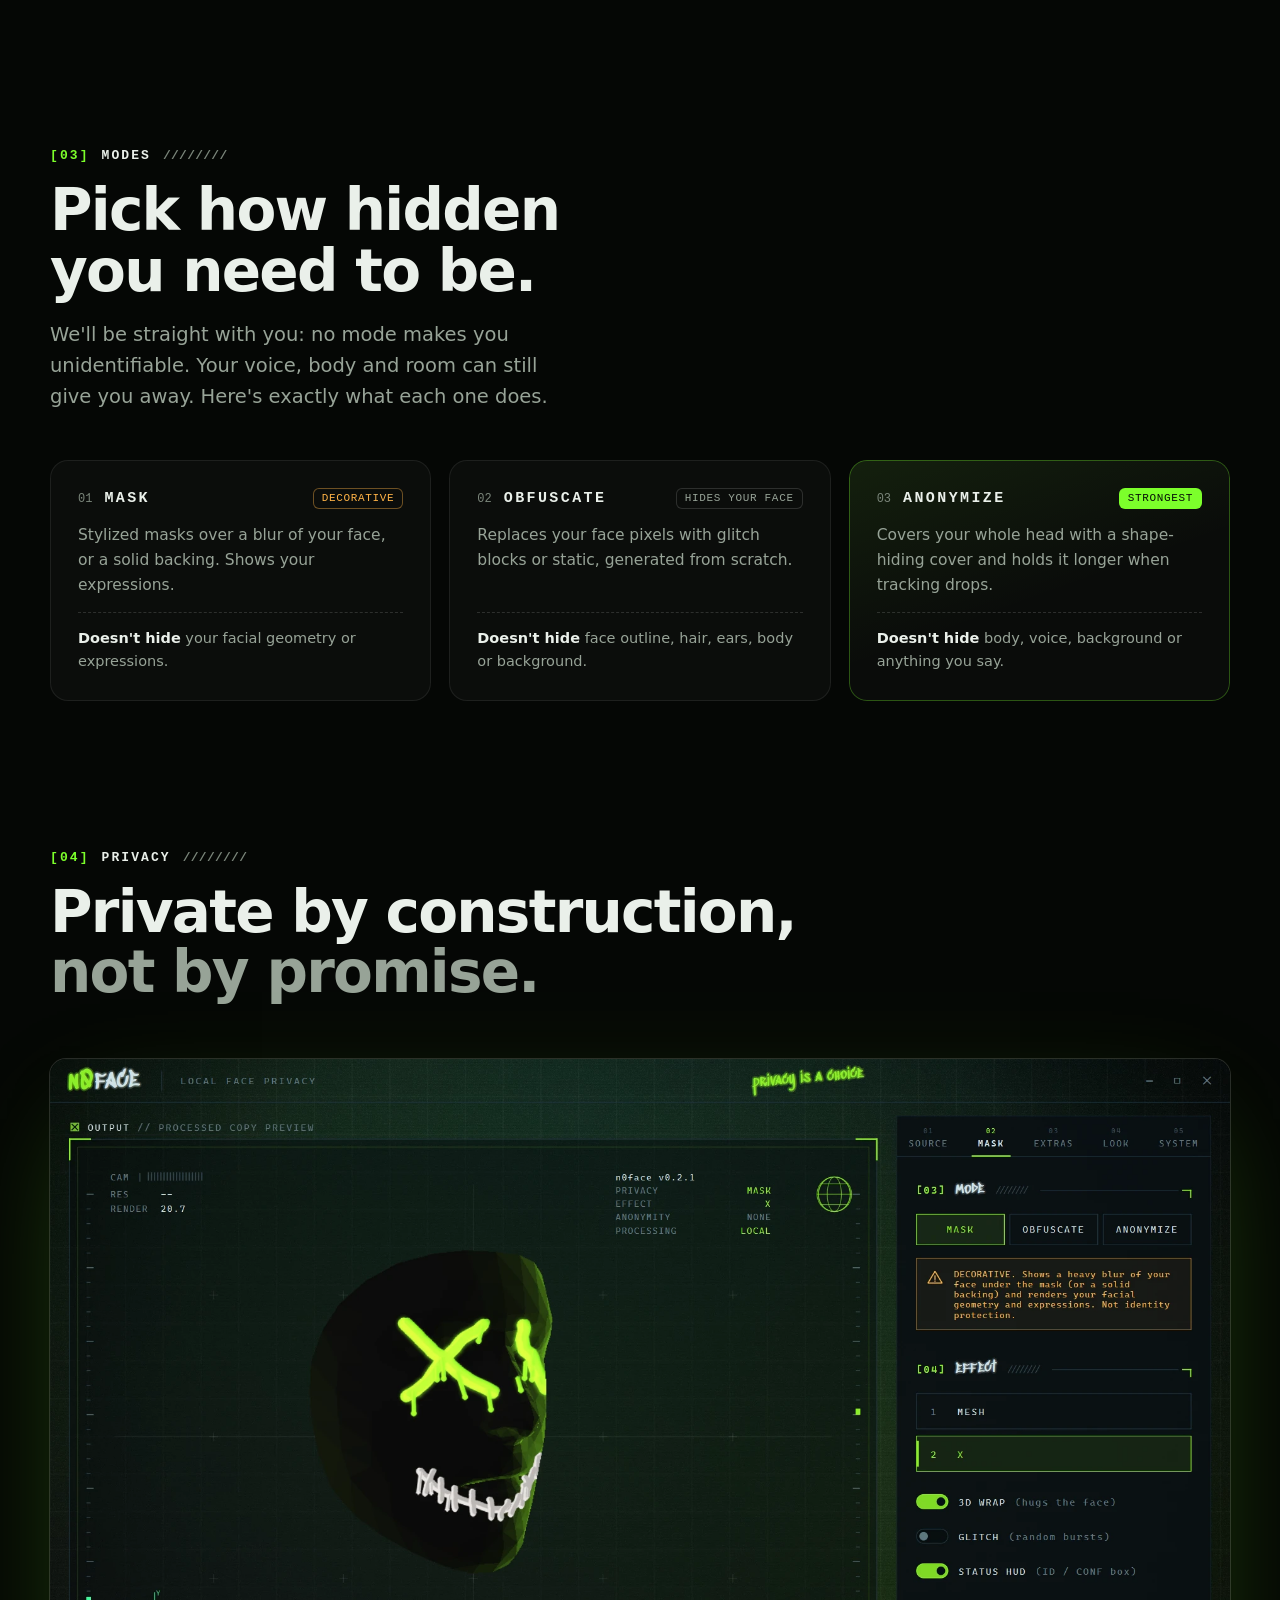
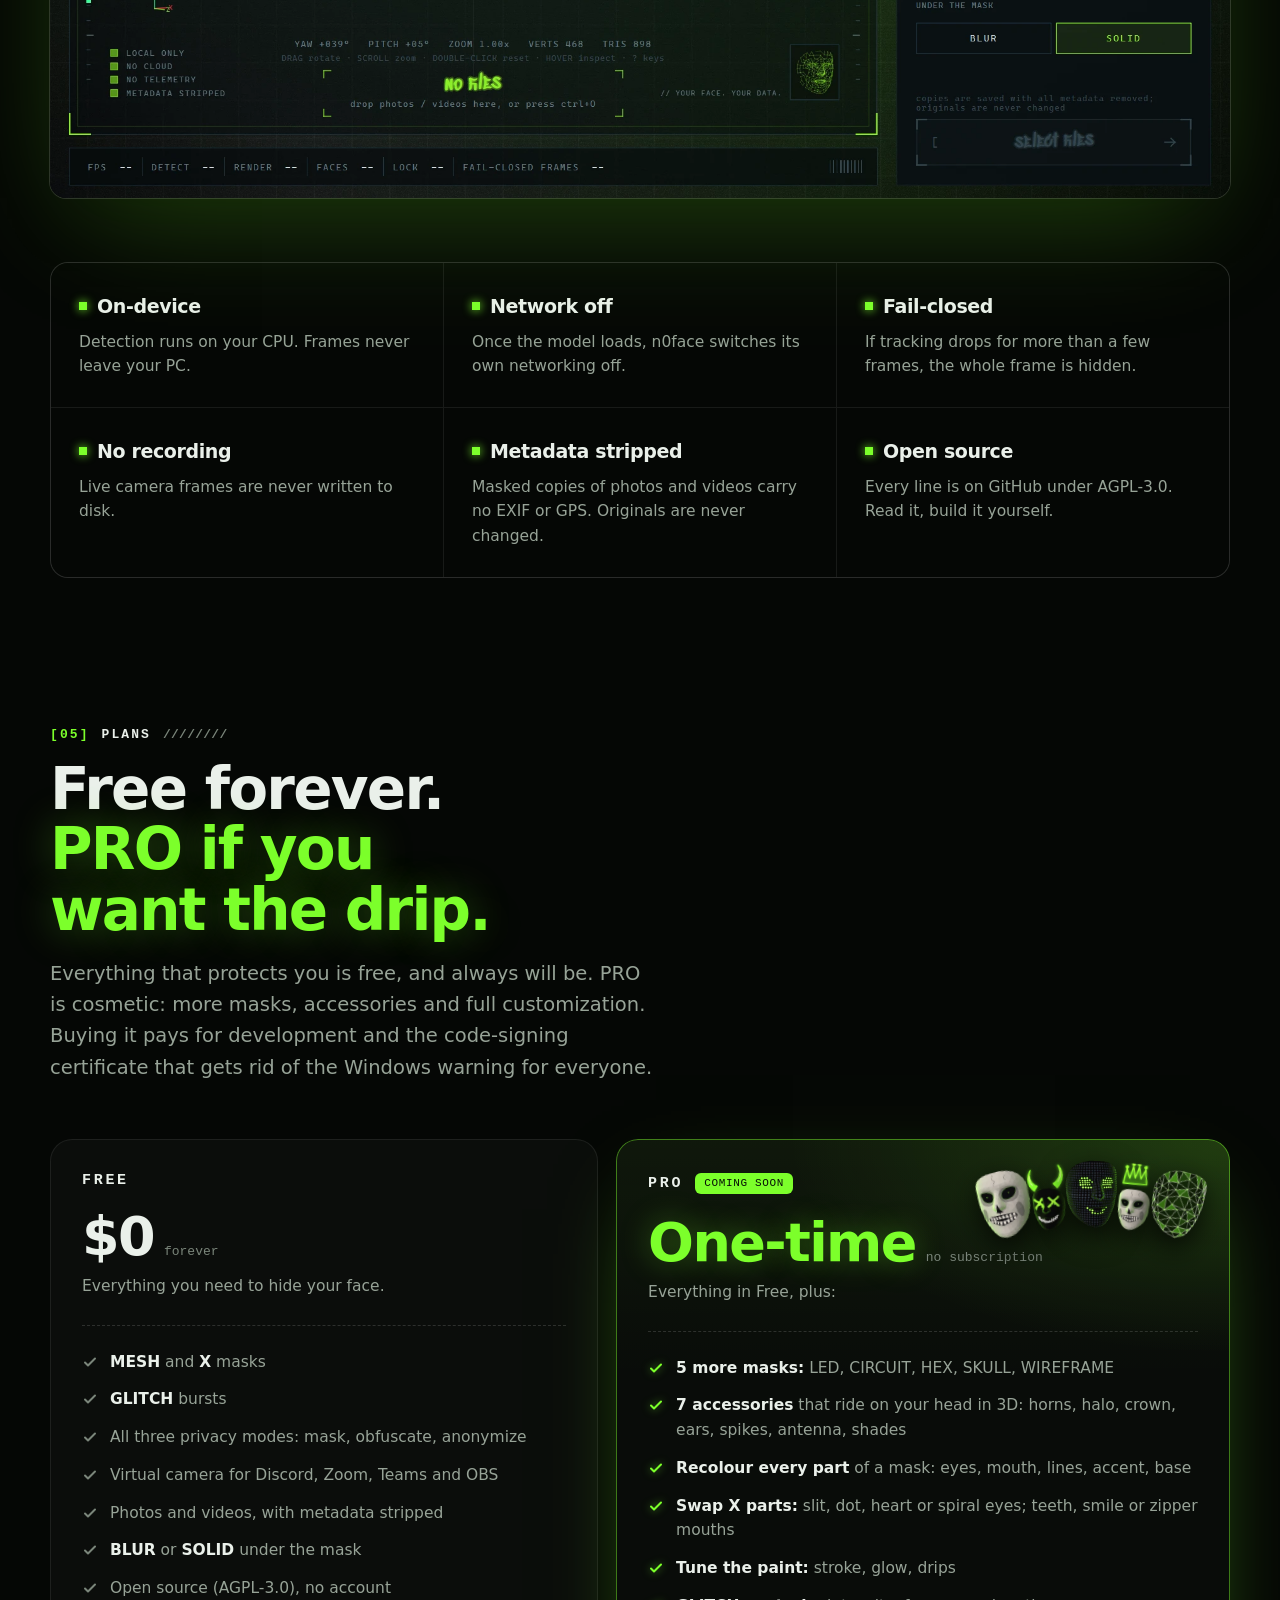
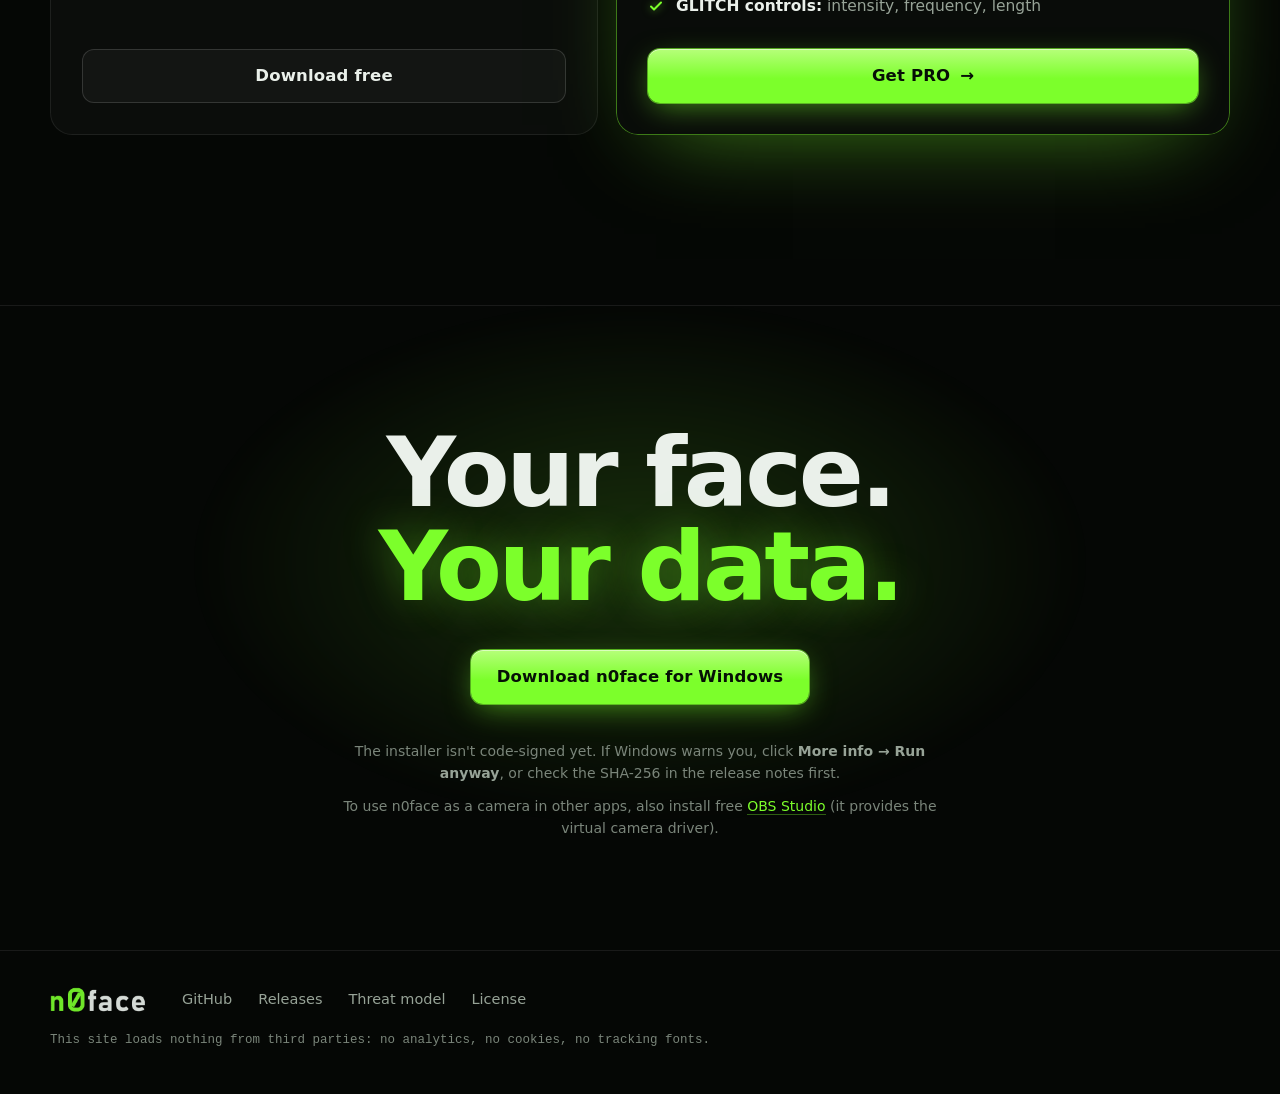
==== commit 109b209f: "Site: animated background, X mask hero with glitch, plans section The hero now draws the app's real " ====
--- a/site/index.html
+++ b/site/index.html
@@ -45,6 +45,7 @@
         <a href="#masks">Masks</a>
         <a href="#modes">Modes</a>
         <a href="#privacy">Privacy</a>
+        <a href="#plans">Plans</a>
       </nav>
       <div class="nav__actions">
         <a class="icon-link" href="https://github.com/kaloyanstefanov66/n0face" aria-label="Source code on GitHub">
@@ -58,8 +59,9 @@
   <main id="main">
     <!-- HERO ------------------------------------------------------------------------------>
     <section class="hero" id="top">
-      <div class="hero__grid" aria-hidden="true"></div>
+      <canvas class="bg" data-bg aria-hidden="true"></canvas>
       <div class="hero__glow" aria-hidden="true"></div>
+      <div class="beam" aria-hidden="true"></div>
 
       <div class="wrap hero__copy">
         <p class="pill reveal"><span class="dot"></span> v0.2.1 &nbsp;·&nbsp; free for Windows</p>
@@ -84,7 +86,7 @@
         <div class="chip chip--c"><span class="dot dot--off"></span><b>UPLOADED</b><i>0 bytes</i></div>
         <div class="chip chip--d"><span class="dot"></span><b>VIRTUAL CAM</b><i>on</i></div>
       </div>
-      <p class="sr-only">Animation: a 3D face mesh rotates while a scan line turns it into redacted blocks.</p>
+      <p class="sr-only">Animation: the X mask on a rotating 3D face, torn now and then by glitch bursts.</p>
     </section>
 
     <!-- WORKS WITH ------------------------------------------------------------------------>
@@ -151,7 +153,7 @@
           <div class="pro__copy">
             <h3>n0face PRO <span class="muted">· optional</span></h3>
             <p>Five more masks, accessories that ride on your head in 3D, and full customization. Cosmetic only: everything that protects you stays free. Buying it funds development and code signing.</p>
-            <a class="link" href="https://github.com/kaloyanstefanov66/n0face#n0face-pro">About PRO →</a>
+            <a class="link" href="#plans">Compare plans →</a>
           </div>
           <ul class="pro__strip">
             <li><img src="assets/extras/led.webp" width="220" height="220" loading="lazy" alt="LED mask"></li>
@@ -214,8 +216,64 @@
       </div>
     </section>
 
+    <!-- PLANS ------------------------------------------------------------------------------>
+    <section class="section" id="plans">
+      <div class="wrap">
+        <p class="eyebrow reveal"><span>[05]</span> Plans <i aria-hidden="true">////////</i></p>
+        <h2 class="reveal">Free forever.<br><span class="hero__accent">PRO if you want the drip.</span></h2>
+        <p class="lede lede--left reveal">Everything that protects you is free, and always will be. PRO is cosmetic: more masks,
+          accessories and full customization. Buying it pays for development and the code-signing certificate
+          that gets rid of the Windows warning for everyone.</p>
+
+        <div class="plans">
+          <article class="plan reveal">
+            <header class="plan__head">
+              <h3>FREE</h3>
+              <p class="plan__price"><b>$0</b><span>forever</span></p>
+              <p class="plan__sub">Everything you need to hide your face.</p>
+            </header>
+            <ul class="plan__list">
+              <li><svg viewBox="0 0 16 16" aria-hidden="true"><path d="m3 8.5 3 3 7-7"/></svg><span><b>MESH</b> and <b>X</b> masks</span></li>
+              <li><svg viewBox="0 0 16 16" aria-hidden="true"><path d="m3 8.5 3 3 7-7"/></svg><span><b>GLITCH</b> bursts</span></li>
+              <li><svg viewBox="0 0 16 16" aria-hidden="true"><path d="m3 8.5 3 3 7-7"/></svg><span>All three privacy modes: mask, obfuscate, anonymize</span></li>
+              <li><svg viewBox="0 0 16 16" aria-hidden="true"><path d="m3 8.5 3 3 7-7"/></svg><span>Virtual camera for Discord, Zoom, Teams and OBS</span></li>
+              <li><svg viewBox="0 0 16 16" aria-hidden="true"><path d="m3 8.5 3 3 7-7"/></svg><span>Photos and videos, with metadata stripped</span></li>
+              <li><svg viewBox="0 0 16 16" aria-hidden="true"><path d="m3 8.5 3 3 7-7"/></svg><span><b>BLUR</b> or <b>SOLID</b> under the mask</span></li>
+              <li><svg viewBox="0 0 16 16" aria-hidden="true"><path d="m3 8.5 3 3 7-7"/></svg><span>Open source (AGPL-3.0), no account</span></li>
+            </ul>
+            <a class="btn btn--ghost btn--lg plan__cta" href="https://github.com/kaloyanstefanov66/n0face/releases/latest">Download free</a>
+          </article>
+
+          <article class="plan plan--pro reveal">
+            <div class="plan__fan" aria-hidden="true">
+              <img src="assets/extras/skull.webp" width="220" height="220" alt="">
+              <img src="assets/extras/horns.webp" width="220" height="220" alt="">
+              <img src="assets/extras/led.webp" width="220" height="220" alt="">
+              <img src="assets/extras/crown.webp" width="220" height="220" alt="">
+              <img src="assets/extras/wireframe.webp" width="220" height="220" alt="">
+            </div>
+            <header class="plan__head">
+              <h3>PRO <span class="badge badge--max">Coming soon</span></h3>
+              <p class="plan__price"><b>One-time</b><span>no subscription</span></p>
+              <p class="plan__sub">Everything in Free, plus:</p>
+            </header>
+            <ul class="plan__list">
+              <li><svg viewBox="0 0 16 16" aria-hidden="true"><path d="m3 8.5 3 3 7-7"/></svg><span><b>5 more masks:</b> LED, CIRCUIT, HEX, SKULL, WIREFRAME</span></li>
+              <li><svg viewBox="0 0 16 16" aria-hidden="true"><path d="m3 8.5 3 3 7-7"/></svg><span><b>7 accessories</b> that ride on your head in 3D: horns, halo, crown, ears, spikes, antenna, shades</span></li>
+              <li><svg viewBox="0 0 16 16" aria-hidden="true"><path d="m3 8.5 3 3 7-7"/></svg><span><b>Recolour every part</b> of a mask: eyes, mouth, lines, accent, base</span></li>
+              <li><svg viewBox="0 0 16 16" aria-hidden="true"><path d="m3 8.5 3 3 7-7"/></svg><span><b>Swap X parts:</b> slit, dot, heart or spiral eyes; teeth, smile or zipper mouths</span></li>
+              <li><svg viewBox="0 0 16 16" aria-hidden="true"><path d="m3 8.5 3 3 7-7"/></svg><span><b>Tune the paint:</b> stroke, glow, drips</span></li>
+              <li><svg viewBox="0 0 16 16" aria-hidden="true"><path d="m3 8.5 3 3 7-7"/></svg><span><b>GLITCH controls:</b> intensity, frequency, length</span></li>
+            </ul>
+            <a class="btn btn--lg plan__cta" href="https://github.com/kaloyanstefanov66/n0face#n0face-pro">Get PRO <span aria-hidden="true">→</span></a>
+          </article>
+        </div>
+      </div>
+    </section>
+
     <!-- FINAL CTA -------------------------------------------------------------------------->
     <section class="final">
+      <canvas class="bg bg--final" data-bg aria-hidden="true"></canvas>
       <div class="final__glow" aria-hidden="true"></div>
       <div class="wrap final__inner">
         <h2 class="reveal">Your face.<br><span class="hero__accent">Your data.</span></h2>
--- a/site/styles.css
+++ b/site/styles.css
@@ -124,18 +124,19 @@
 
 /* ---- hero ---------------------------------------------------------------------------- */
 .hero { position: relative; padding: 168px 0 40px; overflow: hidden; isolation: isolate; }
-.hero__grid {
+/* animated background (main.js draws the grid, cells, pulses and dust) */
+.bg {
   position: absolute;
   inset: 0;
   z-index: -2;
-  background-image:
-    linear-gradient(var(--line) 1px, transparent 1px),
-    linear-gradient(90deg, var(--line) 1px, transparent 1px);
-  background-size: 64px 64px;
-  background-position: center top;
-  mask-image: radial-gradient(ellipse 70% 55% at 50% 38%, #000 10%, transparent 75%);
-  -webkit-mask-image: radial-gradient(ellipse 70% 55% at 50% 38%, #000 10%, transparent 75%);
-  opacity: 0.55;
+  width: 100%;
+  height: 100%;
+  mask-image: radial-gradient(ellipse 72% 58% at 50% 36%, #000 12%, transparent 78%);
+  -webkit-mask-image: radial-gradient(ellipse 72% 58% at 50% 36%, #000 12%, transparent 78%);
+}
+.bg--final {
+  mask-image: radial-gradient(ellipse 58% 70% at 50% 50%, #000 8%, transparent 75%);
+  -webkit-mask-image: radial-gradient(ellipse 58% 70% at 50% 50%, #000 8%, transparent 75%);
 }
 .hero__glow {
   position: absolute;
@@ -148,6 +149,33 @@
   background:
     radial-gradient(closest-side, rgba(124, 255, 43, 0.22), rgba(124, 255, 43, 0.06) 55%, transparent 80%);
   filter: blur(20px);
+  animation: drift 22s ease-in-out infinite alternate;
+}
+@keyframes drift {
+  0% { transform: translateX(-38%) rotate(-14deg) scale(1); opacity: 0.85; }
+  50% { transform: translateX(-28%) rotate(-7deg) scale(1.1); opacity: 1; }
+  100% { transform: translateX(-46%) rotate(-19deg) scale(0.95); opacity: 0.8; }
+}
+/* a soft searchlight that sweeps across now and then */
+.beam {
+  position: absolute;
+  z-index: -1;
+  top: -30%;
+  left: -40%;
+  width: 34%;
+  height: 160%;
+  background: linear-gradient(90deg, transparent, rgba(124, 255, 43, 0.05) 35%, rgba(182, 255, 122, 0.11) 50%, rgba(124, 255, 43, 0.05) 65%, transparent);
+  filter: blur(28px);
+  mix-blend-mode: screen;
+  pointer-events: none;
+  opacity: 0;
+  animation: sweep 19s cubic-bezier(0.45, 0, 0.3, 1) 2s infinite;
+}
+@keyframes sweep {
+  0% { transform: translateX(0) rotate(16deg); opacity: 0; }
+  12% { opacity: 1; }
+  45% { transform: translateX(520%) rotate(16deg); opacity: 0; }
+  100% { transform: translateX(520%) rotate(16deg); opacity: 0; }
 }
 .hero__copy { text-align: center; display: flex; flex-direction: column; align-items: center; }
 .pill {
@@ -396,9 +424,66 @@
 .facts h3::before { content: ""; width: 8px; height: 8px; background: var(--acid); box-shadow: 0 0 10px var(--acid); }
 .facts p { margin-top: 8px; color: var(--dim); font-size: 15.5px; }
 
+/* plans */
+.plans { display: grid; grid-template-columns: 1fr 1.12fr; gap: 18px; align-items: stretch; margin-top: 56px; }
+.plan {
+  position: relative;
+  display: flex;
+  flex-direction: column;
+  padding: 34px 32px 32px;
+  border-radius: 22px;
+  background: var(--surface);
+  box-shadow: inset 0 0 0 1px var(--line);
+}
+.plan--pro {
+  overflow: hidden;
+  background:
+    radial-gradient(120% 60% at 100% 0%, rgba(124, 255, 43, 0.16), transparent 60%),
+    linear-gradient(180deg, rgba(124, 255, 43, 0.05), transparent 40%),
+    var(--bg-2);
+  box-shadow: inset 0 0 0 1px rgba(124, 255, 43, 0.45), 0 30px 90px -40px rgba(124, 255, 43, 0.55);
+}
+.plan--pro::before {
+  /* a slow light that runs around the border */
+  content: "";
+  position: absolute;
+  inset: -1px;
+  border-radius: inherit;
+  padding: 1px;
+  background: conic-gradient(from var(--spin, 0deg), transparent 0 70%, rgba(182, 255, 122, 0.9) 80%, transparent 90%);
+  -webkit-mask: linear-gradient(#000 0 0) content-box, linear-gradient(#000 0 0);
+  -webkit-mask-composite: xor;
+  mask: linear-gradient(#000 0 0) content-box exclude, linear-gradient(#000 0 0);
+  animation: spin 6s linear infinite;
+  pointer-events: none;
+}
+@property --spin { syntax: "<angle>"; inherits: false; initial-value: 0deg; }
+@keyframes spin { to { --spin: 360deg; } }
+.plan__head h3 { display: flex; align-items: center; gap: 12px; font: 600 15px/1 var(--mono); letter-spacing: 0.18em; }
+.plan__head .badge { margin-left: 0; }
+.plan__price { display: flex; align-items: baseline; gap: 10px; margin-top: 22px; }
+.plan__price b { font: 600 clamp(40px, 4.4vw, 54px)/1 var(--display); letter-spacing: -0.03em; }
+.plan--pro .plan__price b { color: var(--acid); text-shadow: 0 0 30px rgba(124, 255, 43, 0.35); }
+.plan__price span { font: 400 13px/1 var(--mono); color: var(--faint); }
+.plan__sub { margin-top: 10px; color: var(--dim); font-size: 15.5px; }
+.plan__list { display: grid; gap: 13px; margin: 26px 0 30px; padding-top: 24px; border-top: 1px dashed var(--line-strong); }
+.plan__list li { display: flex; gap: 12px; font-size: 15.5px; color: var(--dim); }
+.plan__list b { color: var(--text); font-weight: 600; }
+.plan__list svg { flex: none; width: 16px; height: 16px; margin-top: 4px; fill: none; stroke: var(--faint); stroke-width: 2; stroke-linecap: round; stroke-linejoin: round; }
+.plan--pro .plan__list svg { stroke: var(--acid); filter: drop-shadow(0 0 4px rgba(124, 255, 43, 0.6)); }
+.plan__cta { margin-top: auto; width: 100%; }
+.plan__fan { position: absolute; top: 18px; right: 14px; display: flex; pointer-events: none; }
+.plan__fan img { --r: 0deg; --y: 0px; width: 74px; margin-left: -30px; filter: drop-shadow(0 10px 14px rgba(0, 0, 0, 0.8)); transform: rotate(var(--r)) translateY(var(--y)); transition: transform 0.5s var(--ease); }
+.plan__fan img:nth-child(1) { --r: -14deg; --y: 10px; }
+.plan__fan img:nth-child(2) { --r: -7deg; --y: 3px; }
+.plan__fan img:nth-child(4) { --r: 7deg; --y: 3px; }
+.plan__fan img:nth-child(5) { --r: 14deg; --y: 10px; }
+.plan--pro:hover .plan__fan img { transform: rotate(calc(var(--r) * 1.5)) translateY(calc(var(--y) * 1.5 - 4px)); }
+
 /* final */
 .final { position: relative; margin-top: clamp(110px, 14vw, 170px); padding: 120px 0 110px; overflow: hidden; border-top: 1px solid var(--line); isolation: isolate; }
-.final__glow { position: absolute; z-index: -1; left: 50%; top: 40%; width: 900px; height: 520px; transform: translate(-50%, -50%); background: radial-gradient(closest-side, rgba(124, 255, 43, 0.16), transparent); filter: blur(10px); }
+.final__glow { position: absolute; z-index: -1; left: 50%; top: 40%; width: 900px; height: 520px; transform: translate(-50%, -50%); background: radial-gradient(closest-side, rgba(124, 255, 43, 0.16), transparent); filter: blur(10px); animation: breathe 9s ease-in-out infinite alternate; }
+@keyframes breathe { to { transform: translate(-50%, -50%) scale(1.15); opacity: 0.7; } }
 .final__inner { display: flex; flex-direction: column; align-items: center; text-align: center; }
 .final h2 { font-size: clamp(46px, 7.6vw, 96px); line-height: 0.98; letter-spacing: -0.035em; }
 .notes { display: grid; gap: 10px; max-width: 620px; margin-top: 36px; color: var(--faint); font-size: 14px; }
@@ -428,6 +513,7 @@
   .pro { grid-template-columns: 1fr; }
   .pro__strip { justify-content: flex-start; }
   .modes, .facts { grid-template-columns: 1fr; }
+  .plans { grid-template-columns: 1fr; }
   .chip--a { left: 0; }
   .chip--c { right: 0; }
 }
@@ -444,6 +530,9 @@
   .tag { top: auto; bottom: 22%; right: 0; }
   .pro__strip li { margin-left: -26px; }
   .shot { --tilt: 0deg !important; --shrink: 1 !important; }
+  .plan { padding: 28px 22px 24px; }
+  .plan__fan { position: static; margin: -4px 0 18px 26px; }
+  .plan__fan img { width: 58px; margin-left: -26px; }
 }
 
 @media (prefers-reduced-motion: reduce) {
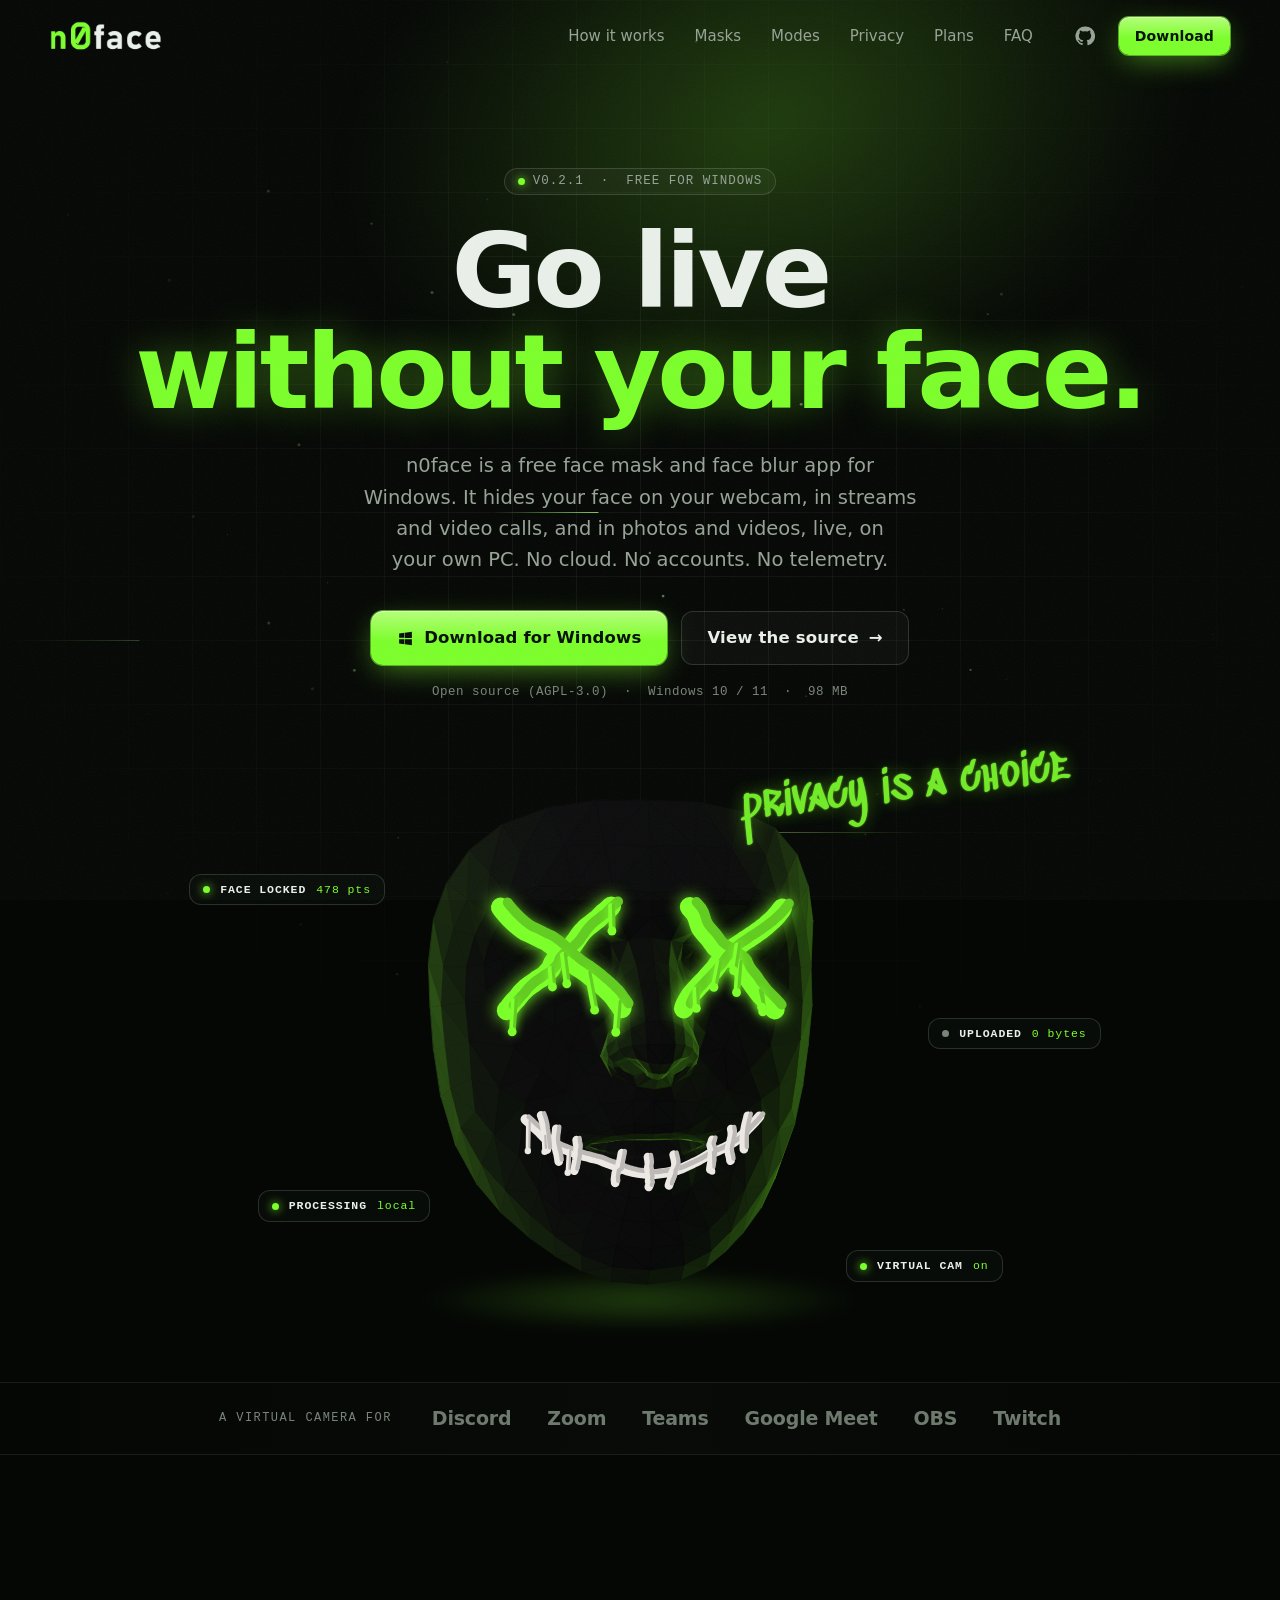
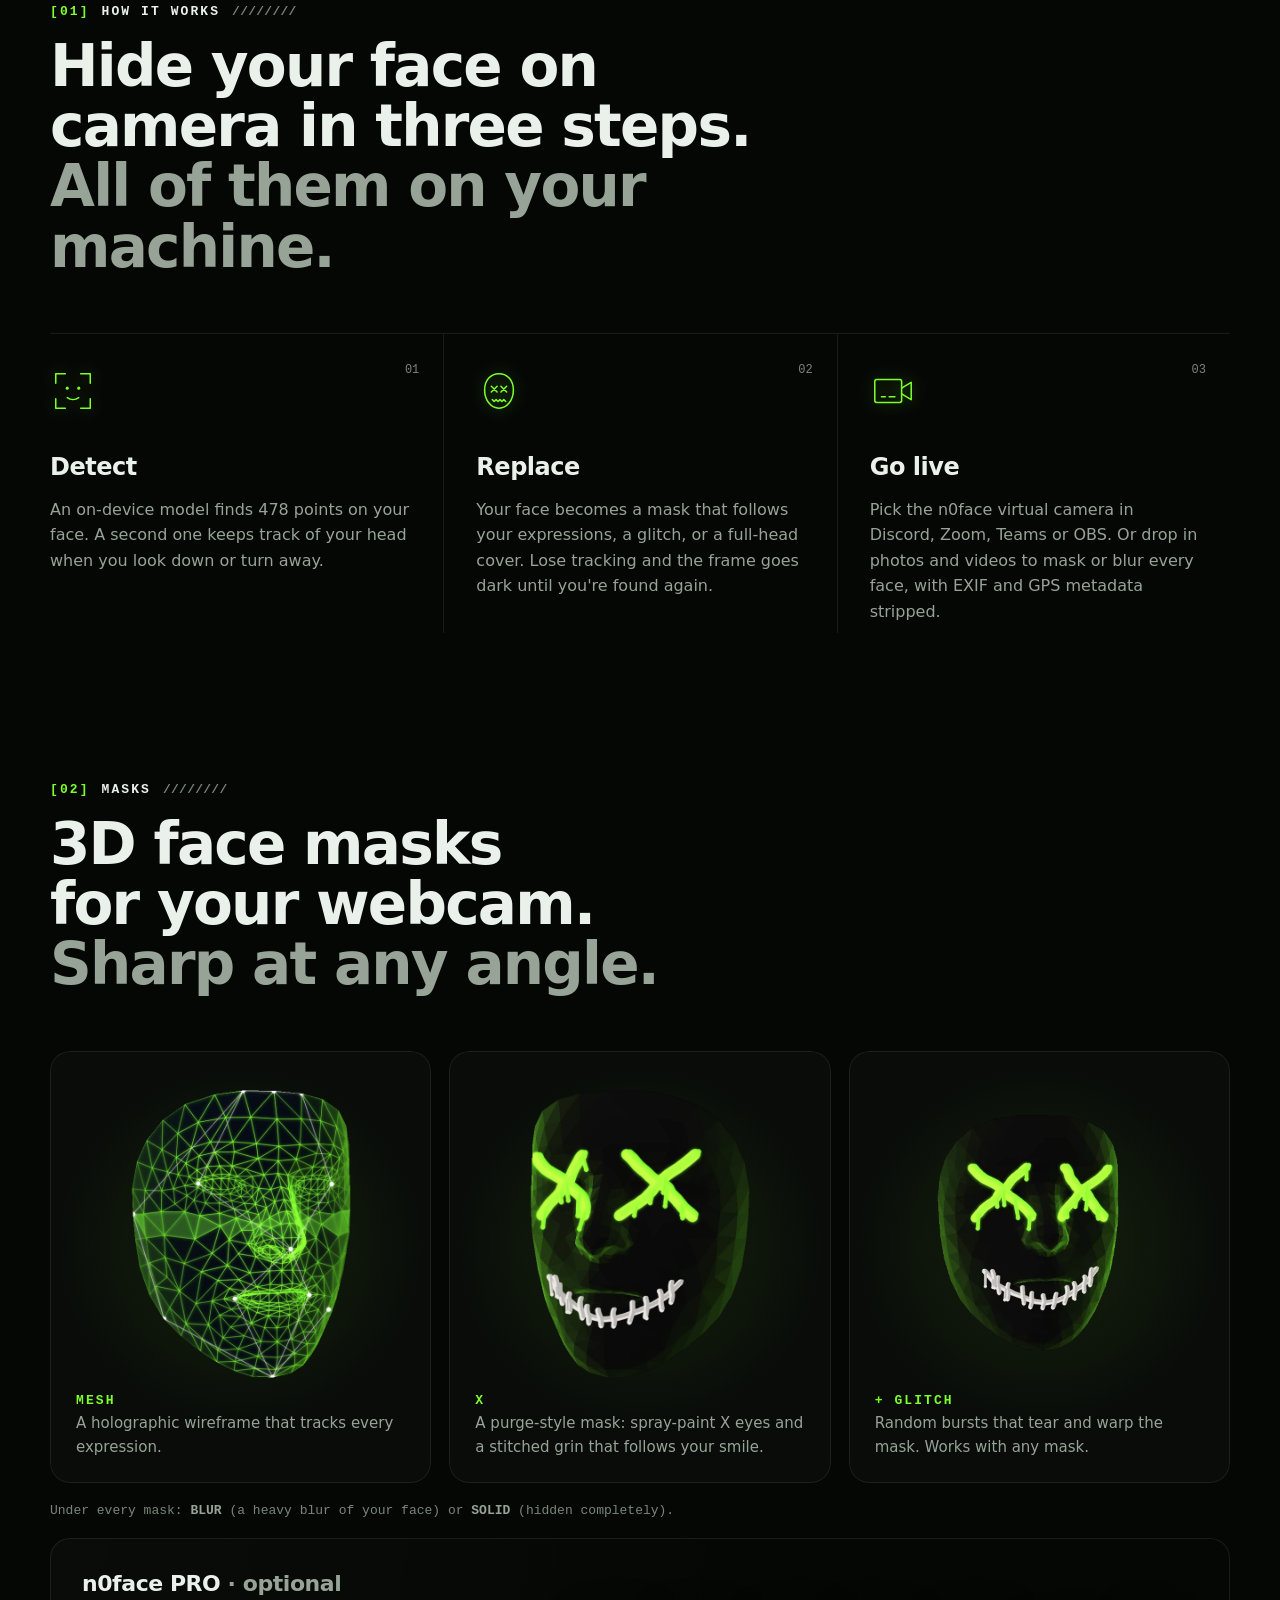
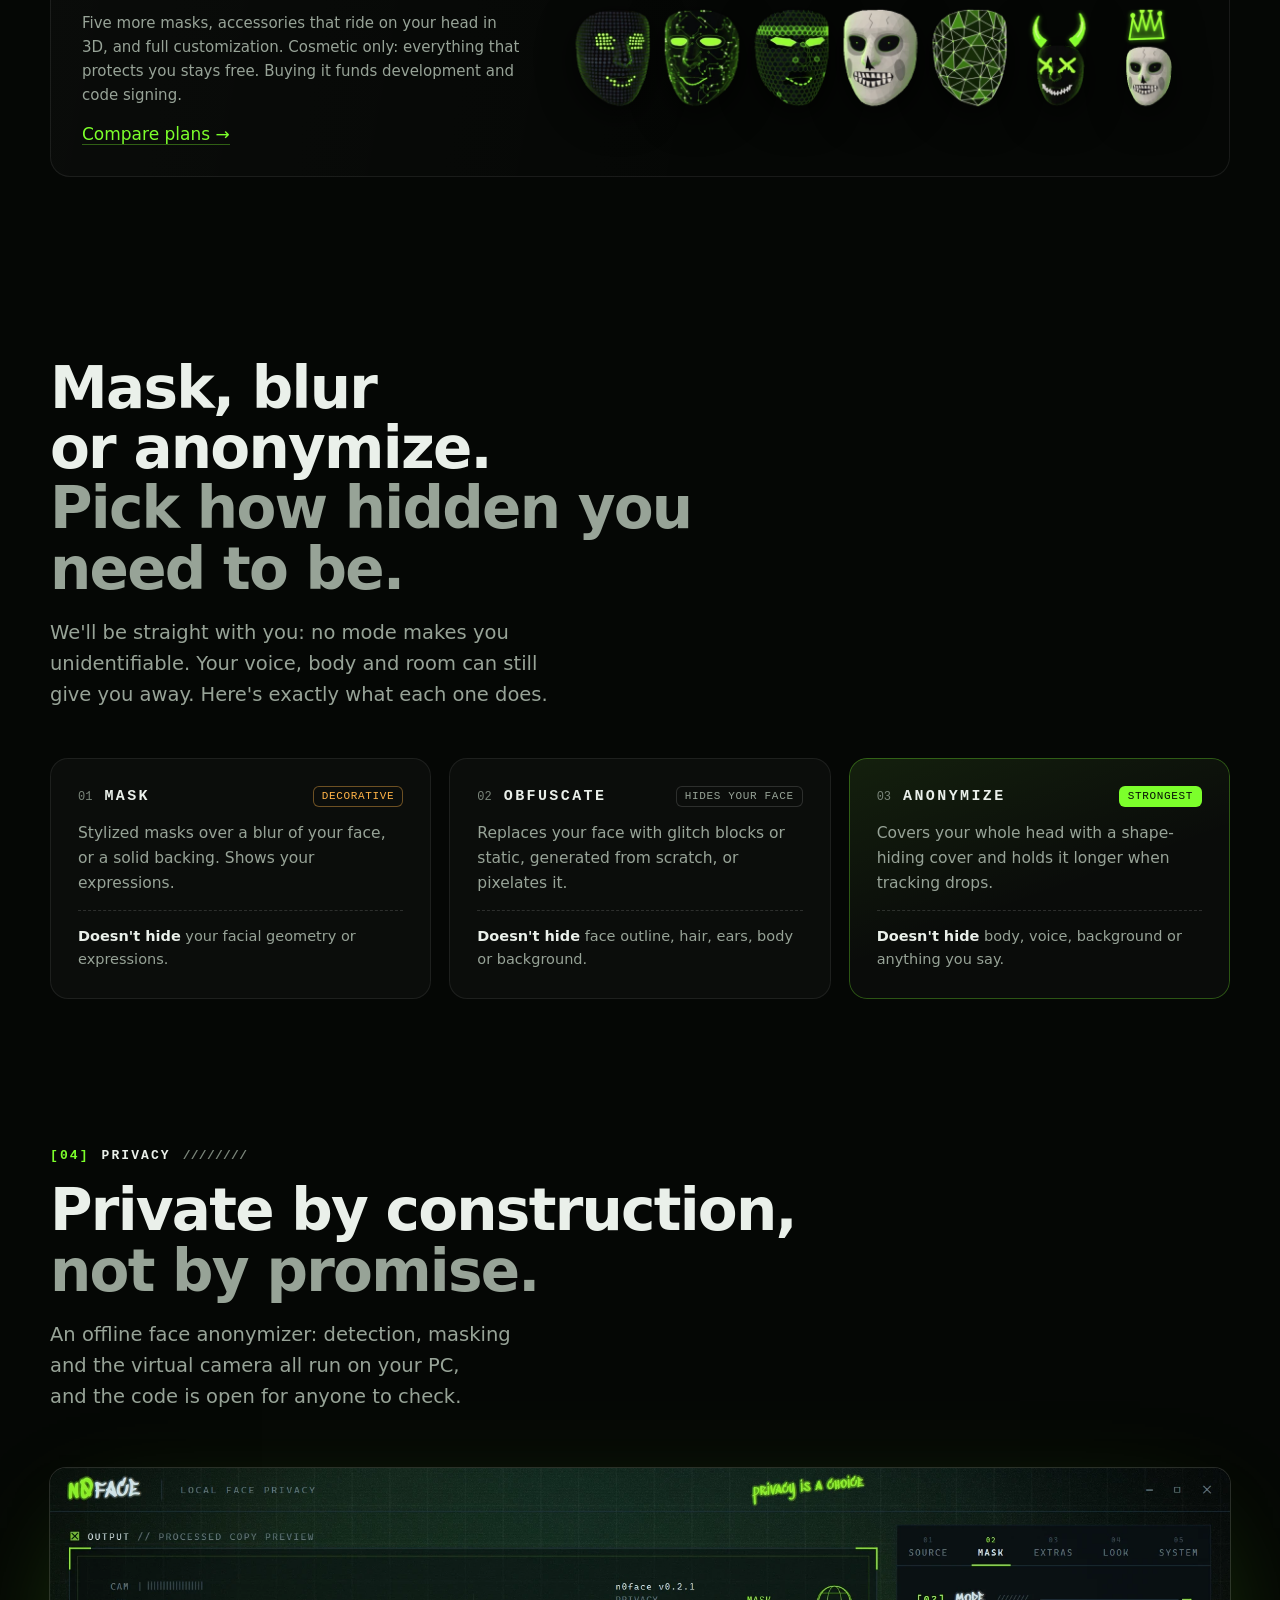
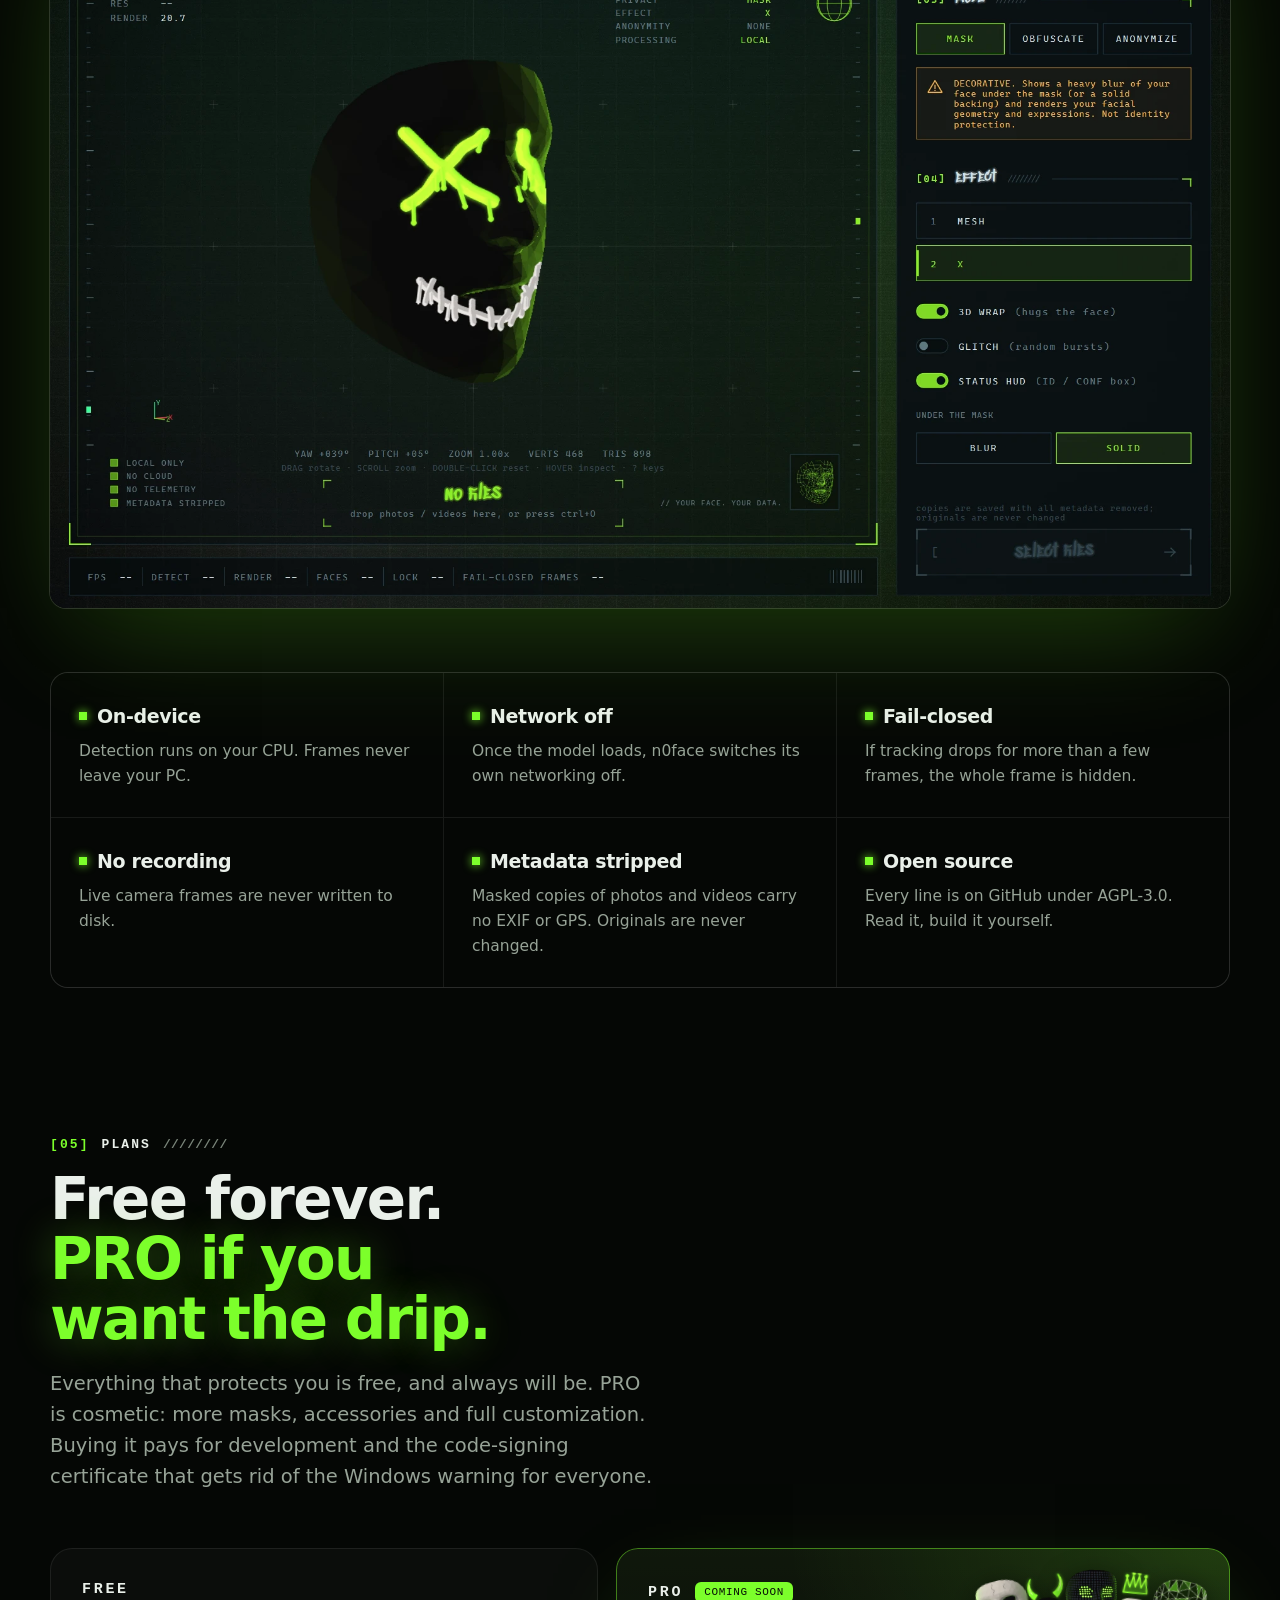
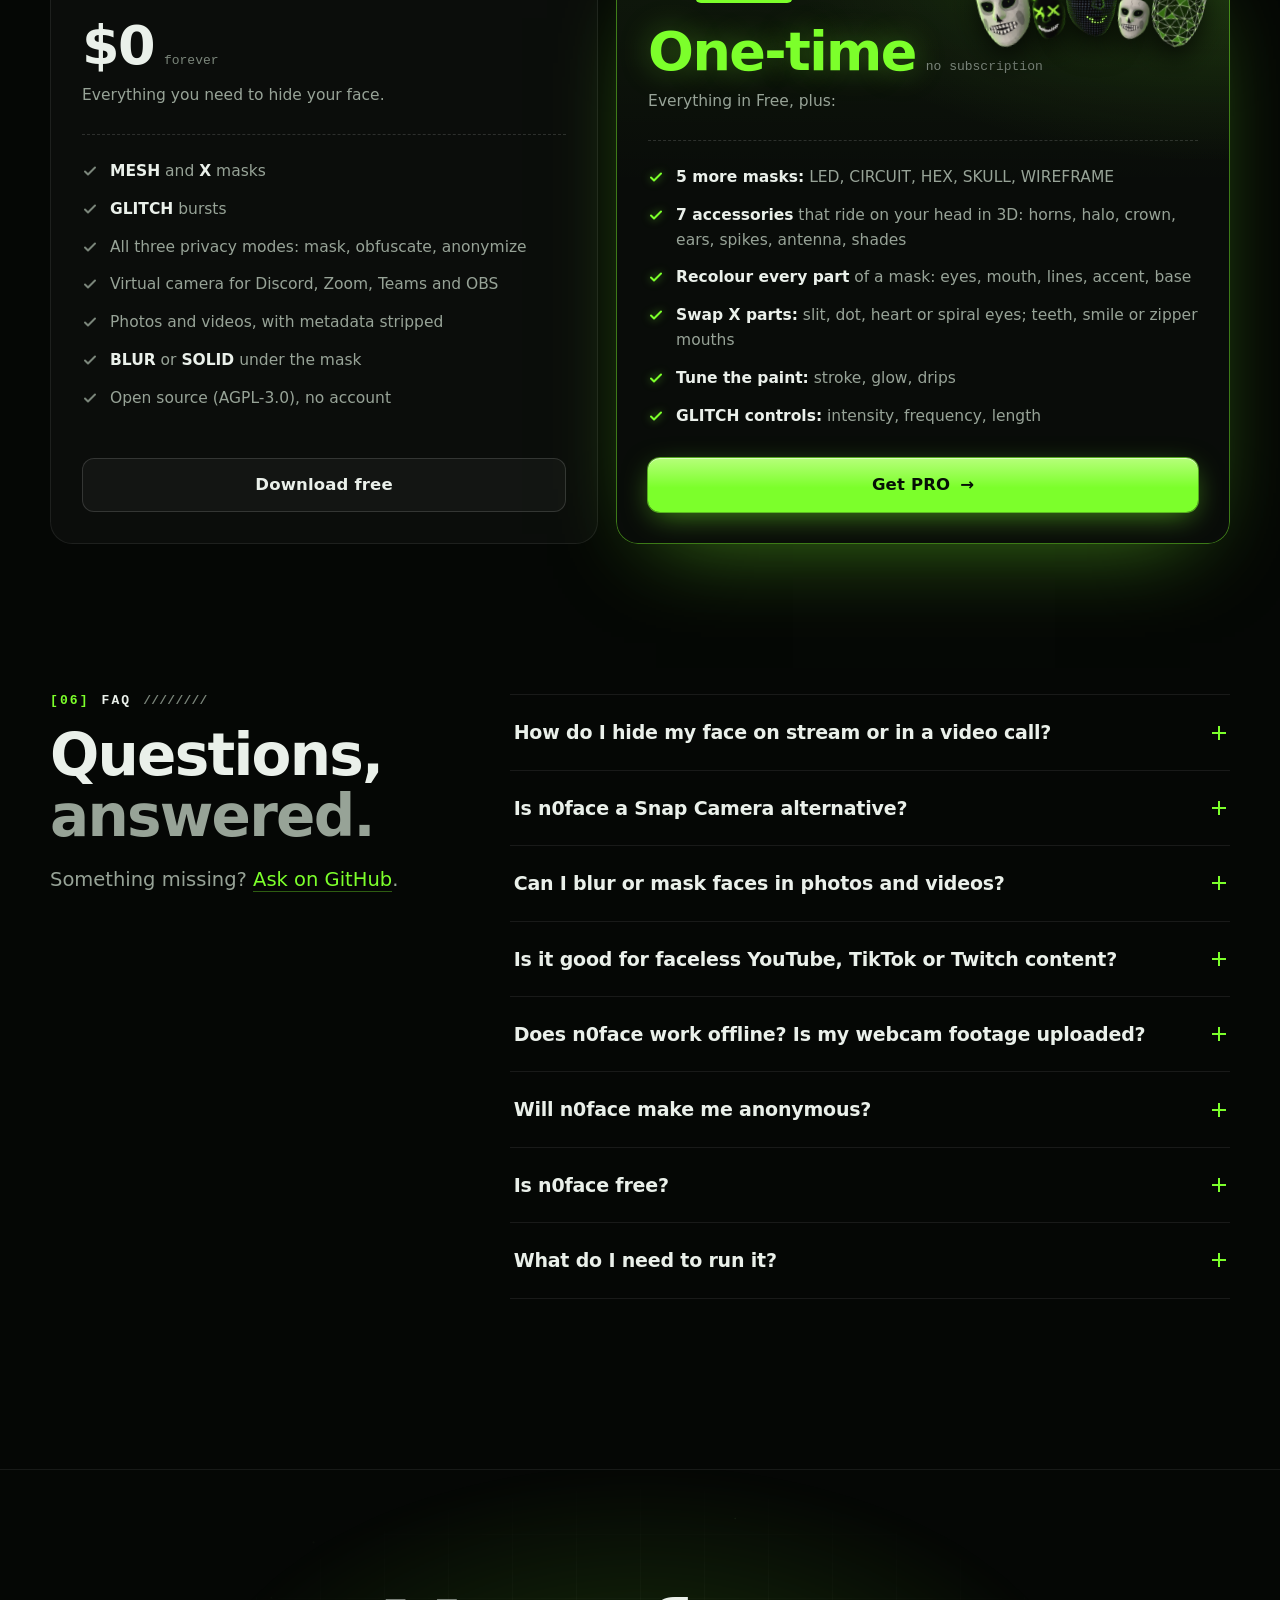
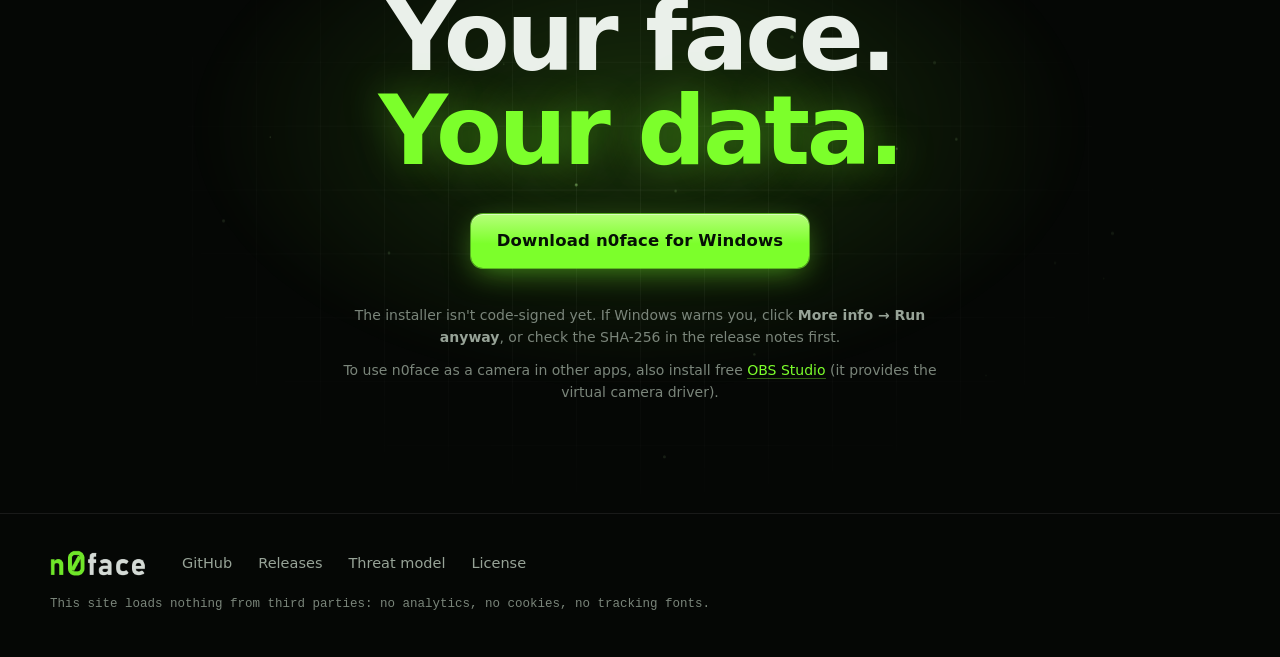
==== commit 0090c17b: "Site: SEO (meta, structured data, sitemap, robots, llms.txt, FAQ, 404) and Cloudflare headers Hosted" ====
--- a/site/index.html
+++ b/site/index.html
@@ -3,32 +3,92 @@
 <head>
   <meta charset="utf-8">
   <meta name="viewport" content="width=device-width, initial-scale=1">
-  <title>n0face: go live without your face</title>
-  <meta name="description" content="Free, open-source Windows app that swaps your face for a mask on your webcam, photos and videos. Runs on your PC: no cloud, no accounts, no telemetry.">
+  <title>n0face: Free Webcam Face Mask &amp; Face Blur App for Windows</title>
+  <meta name="description" content="Hide your face on webcam, streams and calls. Free, open-source Windows app that masks or blurs faces live and in photos and videos. No cloud.">
+  <meta name="keywords" content="face blur app, blur face in video, hide face on webcam, webcam face mask, face filter for webcam, face filter for Zoom, Discord camera filter, OBS face mask, virtual camera, Snap Camera alternative, face anonymizer, blur faces in photos, faceless streaming, faceless YouTube, faceless TikTok, anonymous streaming, stream without showing face, offline face blur, open source face anonymization, face redaction software, purge mask filter, X eyes mask, strip EXIF GPS metadata, local face privacy, MediaPipe face mask">
+  <meta name="robots" content="index, follow, max-image-preview:large, max-snippet:-1">
+  <meta name="author" content="kaloyanstefanov66">
   <meta name="theme-color" content="#050705">
   <meta name="color-scheme" content="dark">
+  <link rel="canonical" href="https://n0face.pages.dev/">
+  <link rel="icon" href="favicon.ico" sizes="any">
   <link rel="icon" type="image/png" sizes="32x32" href="assets/favicon-32.png">
   <link rel="apple-touch-icon" href="assets/apple-touch-icon.png">
+  <link rel="sitemap" type="application/xml" href="sitemap.xml">
   <meta property="og:type" content="website">
+  <meta property="og:site_name" content="n0face">
+  <meta property="og:locale" content="en_US">
   <meta property="og:title" content="n0face: go live without your face">
-  <meta property="og:description" content="Swap your face for a mask on your webcam, photos and videos. Local only: no cloud, no accounts, no telemetry.">
-  <meta property="og:image" content="https://kaloyanstefanov66.github.io/n0face/assets/og.png">
-  <meta property="og:url" content="https://kaloyanstefanov66.github.io/n0face/">
+  <meta property="og:description" content="Free, open-source face masks and face blur for your webcam, photos and videos. A virtual camera for Discord, Zoom, Teams and OBS that runs 100% on your PC.">
+  <meta property="og:url" content="https://n0face.pages.dev/">
+  <meta property="og:image" content="https://n0face.pages.dev/assets/og.png">
+  <meta property="og:image:width" content="1200">
+  <meta property="og:image:height" content="630">
+  <meta property="og:image:alt" content="n0face logo: a wireframe face turning into redacted blocks. Local face privacy.">
   <meta name="twitter:card" content="summary_large_image">
+  <meta name="twitter:title" content="n0face: go live without your face">
+  <meta name="twitter:description" content="Free, open-source face masks and face blur for your webcam, photos and videos. A virtual camera for Discord, Zoom, Teams and OBS that runs 100% on your PC.">
+  <meta name="twitter:image" content="https://n0face.pages.dev/assets/og.png">
   <link rel="preload" href="assets/sedgwick.woff" as="font" type="font/woff" crossorigin>
   <link rel="stylesheet" href="styles.css">
   <script type="application/ld+json">
   {
     "@context": "https://schema.org",
-    "@type": "SoftwareApplication",
-    "name": "n0face",
-    "applicationCategory": "MultimediaApplication",
-    "operatingSystem": "Windows 10, Windows 11",
-    "softwareVersion": "0.2.1",
-    "license": "https://www.gnu.org/licenses/agpl-3.0.html",
-    "downloadUrl": "https://github.com/kaloyanstefanov66/n0face/releases/latest",
-    "offers": { "@type": "Offer", "price": "0", "priceCurrency": "USD" },
-    "description": "Local-only face masking and anonymization for your webcam, photos and videos."
+    "@graph": [
+      {
+        "@type": "WebSite",
+        "@id": "https://n0face.pages.dev/#website",
+        "url": "https://n0face.pages.dev/",
+        "name": "n0face",
+        "description": "Local face privacy: face masks, face blur and anonymization for your webcam, photos and videos.",
+        "inLanguage": "en"
+      },
+      {
+        "@type": "SoftwareApplication",
+        "@id": "https://n0face.pages.dev/#app",
+        "name": "n0face",
+        "url": "https://n0face.pages.dev/",
+        "description": "Hide your face on webcam, streams and calls. Free, open-source Windows app that masks or blurs faces live and in photos and videos. No cloud.",
+        "applicationCategory": "MultimediaApplication",
+        "applicationSubCategory": "Privacy, webcam filter, virtual camera",
+        "operatingSystem": "Windows 10, Windows 11",
+        "softwareVersion": "0.2.1",
+        "fileSize": "98MB",
+        "downloadUrl": "https://github.com/kaloyanstefanov66/n0face/releases/latest",
+        "installUrl": "https://github.com/kaloyanstefanov66/n0face/releases/latest",
+        "softwareHelp": "https://github.com/kaloyanstefanov66/n0face#readme",
+        "license": "https://www.gnu.org/licenses/agpl-3.0.html",
+        "isAccessibleForFree": true,
+        "image": "https://n0face.pages.dev/assets/og.png",
+        "screenshot": "https://n0face.pages.dev/assets/app.webp",
+        "featureList": [
+          "Live face masks on your webcam (MESH, X)",
+          "Virtual camera for Discord, Zoom, Microsoft Teams, Google Meet and OBS",
+          "Mask, blur or anonymize faces in photos and videos",
+          "Obfuscate mode: glitch blocks, static or pixelation",
+          "Anonymize mode: full-head cover",
+          "GLITCH effect",
+          "Runs offline, on-device: no cloud, no account, no telemetry",
+          "Fail-closed: hides the frame when face tracking drops",
+          "Strips EXIF and GPS metadata from processed files",
+          "Open source (AGPL-3.0)"
+        ],
+        "offers": {
+          "@type": "Offer",
+          "price": "0",
+          "priceCurrency": "USD",
+          "availability": "https://schema.org/InStock"
+        },
+        "author": {
+          "@type": "Person",
+          "name": "kaloyanstefanov66",
+          "url": "https://github.com/kaloyanstefanov66"
+        },
+        "sameAs": [
+          "https://github.com/kaloyanstefanov66/n0face"
+        ]
+      }
+    ]
   }
   </script>
 </head>
@@ -46,6 +106,7 @@
         <a href="#modes">Modes</a>
         <a href="#privacy">Privacy</a>
         <a href="#plans">Plans</a>
+        <a href="#faq">FAQ</a>
       </nav>
       <div class="nav__actions">
         <a class="icon-link" href="https://github.com/kaloyanstefanov66/n0face" aria-label="Source code on GitHub">
@@ -66,7 +127,8 @@
       <div class="wrap hero__copy">
         <p class="pill reveal"><span class="dot"></span> v0.2.1 &nbsp;·&nbsp; free for Windows</p>
         <h1 class="reveal">Go live<br><span class="hero__accent" data-glitch="without your face.">without your face.</span></h1>
-        <p class="lede reveal">n0face swaps your face for a mask on your webcam, photos and videos, live, on your own PC.
+        <p class="lede reveal">n0face is a free face mask and face blur app for Windows. It hides your face on
+          your webcam, in streams and video calls, and in photos and videos, live, on your own PC.
           No cloud. No accounts. No telemetry.</p>
         <div class="cta reveal">
           <a class="btn btn--lg" href="https://github.com/kaloyanstefanov66/n0face/releases/latest">
@@ -92,7 +154,7 @@
     <!-- WORKS WITH ------------------------------------------------------------------------>
     <section class="works" aria-label="Works with">
       <div class="wrap works__row">
-        <span class="label">Shows up as a camera in</span>
+        <span class="label">A virtual camera for</span>
         <ul>
           <li>Discord</li><li>Zoom</li><li>Teams</li><li>Google Meet</li><li>OBS</li><li>Twitch</li>
         </ul>
@@ -103,7 +165,7 @@
     <section class="section" id="how">
       <div class="wrap">
         <p class="eyebrow reveal"><span>[01]</span> How it works <i aria-hidden="true">////////</i></p>
-        <h2 class="reveal">Three steps. All of them on your machine.</h2>
+        <h2 class="reveal">Hide your face on camera in three steps.<br><span class="muted">All of them on your machine.</span></h2>
         <ol class="steps">
           <li class="step reveal">
             <span class="step__n">01</span>
@@ -121,7 +183,7 @@
             <span class="step__n">03</span>
             <svg viewBox="0 0 48 48" aria-hidden="true"><rect x="5" y="12" width="28" height="24" rx="2"/><path d="m33 21 10-6v18l-10-6"/><path d="M12 30h4m4 0h6"/></svg>
             <h3>Go live</h3>
-            <p>Pick the n0face camera in Discord, Zoom or OBS. Or drop in photos and videos and get masked copies with the metadata stripped.</p>
+            <p>Pick the n0face virtual camera in Discord, Zoom, Teams or OBS. Or drop in photos and videos to mask or blur every face, with EXIF and GPS metadata stripped.</p>
           </li>
         </ol>
       </div>
@@ -131,16 +193,16 @@
     <section class="section section--masks" id="masks">
       <div class="wrap">
         <p class="eyebrow reveal"><span>[02]</span> Masks <i aria-hidden="true">////////</i></p>
-        <h2 class="reveal">Drawn on your face in 3D.<br><span class="muted">Sharp at any angle.</span></h2>
+        <h2 class="reveal">3D face masks for your webcam.<br><span class="muted">Sharp at any angle.</span></h2>
 
         <div class="masks">
           <figure class="mask reveal">
-            <img src="assets/mask-mesh.webp" width="720" height="720" loading="lazy" alt="The MESH mask: a glowing green wireframe of a face.">
+            <img src="assets/mask-mesh.webp" width="720" height="720" loading="lazy" alt="MESH webcam face mask: a glowing green 3D wireframe that follows your face.">
             <figcaption><b>MESH</b><span>A holographic wireframe that tracks every expression.</span></figcaption>
           </figure>
           <figure class="mask reveal">
-            <img src="assets/mask-x.webp" width="720" height="720" loading="lazy" alt="The X mask: spray-painted X eyes and a stitched grin on a black mask.">
-            <figcaption><b>X</b><span>Spray-paint X eyes and a stitched grin that follows your smile.</span></figcaption>
+            <img src="assets/mask-x.webp" width="720" height="720" loading="lazy" alt="X face mask filter: a black purge-style mask with spray-painted X eyes and a stitched grin.">
+            <figcaption><b>X</b><span>A purge-style mask: spray-paint X eyes and a stitched grin that follows your smile.</span></figcaption>
           </figure>
           <figure class="mask reveal">
             <div class="glitchArt" data-glitch-art role="img" aria-label="The X mask torn by a GLITCH burst."></div>
@@ -172,7 +234,7 @@
     <section class="section" id="modes">
       <div class="wrap">
         <p class="eyebrow reveal"><span>[03]</span> Modes <i aria-hidden="true">////////</i></p>
-        <h2 class="reveal">Pick how hidden you need to be.</h2>
+        <h2 class="reveal">Mask, blur or anonymize.<br><span class="muted">Pick how hidden you need to be.</span></h2>
         <p class="lede lede--left reveal">We'll be straight with you: no mode makes you unidentifiable. Your voice, body and room can still give you away. Here's exactly what each one does.</p>
 
         <div class="modes">
@@ -183,7 +245,7 @@
           </article>
           <article class="modeCard reveal">
             <header><span class="modeCard__k">02</span><h3>OBFUSCATE</h3><span class="badge">Hides your face</span></header>
-            <p>Replaces your face pixels with glitch blocks or static, generated from scratch.</p>
+            <p>Replaces your face with glitch blocks or static, generated from scratch, or pixelates it.</p>
             <p class="modeCard__no"><b>Doesn't hide</b> face outline, hair, ears, body or background.</p>
           </article>
           <article class="modeCard modeCard--max reveal">
@@ -200,9 +262,11 @@
       <div class="wrap">
         <p class="eyebrow reveal"><span>[04]</span> Privacy <i aria-hidden="true">////////</i></p>
         <h2 class="reveal">Private by construction,<br><span class="muted">not by promise.</span></h2>
+        <p class="lede lede--left reveal">An offline face anonymizer: detection, masking and the virtual camera all run on your PC,
+          and the code is open for anyone to check.</p>
 
         <figure class="shot reveal">
-          <img src="assets/app.webp" width="1875" height="1175" loading="lazy" alt="The n0face app: a 3D preview of the X mask, with mode and effect settings on the right.">
+          <img src="assets/app.webp" width="1875" height="1175" loading="lazy" alt="The n0face app on Windows: a 3D preview of the X face mask, with privacy mode and effect settings.">
         </figure>
 
         <ul class="facts">
@@ -271,6 +335,51 @@
       </div>
     </section>
 
+    <!-- FAQ -------------------------------------------------------------------------------->
+    <section class="section" id="faq">
+      <div class="wrap faq">
+        <div class="faq__intro">
+          <p class="eyebrow reveal"><span>[06]</span> FAQ <i aria-hidden="true">////////</i></p>
+          <h2 class="reveal">Questions, <span class="muted">answered.</span></h2>
+          <p class="lede lede--left reveal">Something missing? <a class="link" href="https://github.com/kaloyanstefanov66/n0face/issues">Ask on GitHub</a>.</p>
+        </div>
+        <div class="faq__list">
+          <details class="faq__item reveal">
+            <summary><h3>How do I hide my face on stream or in a video call?</h3><span class="faq__icon" aria-hidden="true"></span></summary>
+            <p>Install n0face, pick a mask or privacy mode, and choose the <b>n0face</b> camera in Discord, Zoom, Teams, Google Meet or OBS. Your face is masked before any app sees the picture. The virtual camera needs the free OBS Studio installed (it provides the driver); OBS doesn't have to be running.</p>
+          </details>
+          <details class="faq__item reveal">
+            <summary><h3>Is n0face a Snap Camera alternative?</h3><span class="faq__icon" aria-hidden="true"></span></summary>
+            <p>If you miss Snap Camera's face filters on your webcam: yes, n0face is a free virtual camera with 3D face masks that works in the same apps. The difference is that it's built for privacy: it runs offline, has no account and never uploads your camera.</p>
+          </details>
+          <details class="faq__item reveal">
+            <summary><h3>Can I blur or mask faces in photos and videos?</h3><span class="faq__icon" aria-hidden="true"></span></summary>
+            <p>Yes. Drop in photos or videos and n0face writes masked copies, with EXIF, GPS and other metadata stripped. Your originals are never changed. Video processing runs on your CPU and takes roughly ten times the video's length.</p>
+          </details>
+          <details class="faq__item reveal">
+            <summary><h3>Is it good for faceless YouTube, TikTok or Twitch content?</h3><span class="faq__icon" aria-hidden="true"></span></summary>
+            <p>That's a big part of why it exists. Stream through OBS with a mask on, or record normally and mask the video afterwards. A second on-device model keeps your head covered when you look down at a guitar, keyboard or phone.</p>
+          </details>
+          <details class="faq__item reveal">
+            <summary><h3>Does n0face work offline? Is my webcam footage uploaded?</h3><span class="faq__icon" aria-hidden="true"></span></summary>
+            <p>Everything runs on your PC. Once the face model has loaded, n0face switches its own networking off. There's no account, no cloud and no telemetry, and live camera frames are never written to disk.</p>
+          </details>
+          <details class="faq__item reveal">
+            <summary><h3>Will n0face make me anonymous?</h3><span class="faq__icon" aria-hidden="true"></span></summary>
+            <p>Not on its own, and no tool can promise that. ANONYMIZE covers your whole head and is the strongest mode, but your voice, body, clothes, room and what you say can still identify you. MASK mode is decorative: it shows your expressions.</p>
+          </details>
+          <details class="faq__item reveal">
+            <summary><h3>Is n0face free?</h3><span class="faq__icon" aria-hidden="true"></span></summary>
+            <p>Yes. n0face is free and open source under AGPL-3.0, including every privacy feature. The optional n0face PRO adds cosmetic extras: more masks, accessories and customization.</p>
+          </details>
+          <details class="faq__item reveal">
+            <summary><h3>What do I need to run it?</h3><span class="faq__icon" aria-hidden="true"></span></summary>
+            <p>Windows 10 or 11 and a webcam. The installer bundles everything else, including the face model. Add OBS Studio if you want the virtual camera in other apps.</p>
+          </details>
+        </div>
+      </div>
+    </section>
+
     <!-- FINAL CTA -------------------------------------------------------------------------->
     <section class="final">
       <canvas class="bg bg--final" data-bg aria-hidden="true"></canvas>
--- a/site/styles.css
+++ b/site/styles.css
@@ -480,6 +480,30 @@
 .plan__fan img:nth-child(5) { --r: 14deg; --y: 10px; }
 .plan--pro:hover .plan__fan img { transform: rotate(calc(var(--r) * 1.5)) translateY(calc(var(--y) * 1.5 - 4px)); }
 
+/* faq */
+.faq { display: grid; grid-template-columns: minmax(0, 0.8fr) minmax(0, 1.4fr); gap: 48px; align-items: start; }
+.faq__intro { position: sticky; top: 110px; }
+.faq__list { border-top: 1px solid var(--line); }
+.faq__item { border-bottom: 1px solid var(--line); }
+.faq__item summary {
+  display: flex;
+  align-items: center;
+  justify-content: space-between;
+  gap: 18px;
+  padding: 22px 4px;
+  cursor: pointer;
+  list-style: none;
+}
+.faq__item summary::-webkit-details-marker { display: none; }
+.faq__item h3 { font-size: 19px; letter-spacing: -0.01em; transition: color 0.2s; }
+.faq__item summary:hover h3 { color: var(--acid); }
+.faq__icon { position: relative; flex: none; width: 14px; height: 14px; }
+.faq__icon::before, .faq__icon::after { content: ""; position: absolute; left: 0; top: 6px; width: 14px; height: 2px; background: var(--acid); transition: transform 0.3s var(--ease); }
+.faq__icon::after { transform: rotate(90deg); }
+.faq__item[open] .faq__icon::after { transform: rotate(0deg); }
+.faq__item p { padding: 0 40px 24px 4px; color: var(--dim); font-size: 16px; }
+.faq__item p b { color: var(--text); font-weight: 600; }
+
 /* final */
 .final { position: relative; margin-top: clamp(110px, 14vw, 170px); padding: 120px 0 110px; overflow: hidden; border-top: 1px solid var(--line); isolation: isolate; }
 .final__glow { position: absolute; z-index: -1; left: 50%; top: 40%; width: 900px; height: 520px; transform: translate(-50%, -50%); background: radial-gradient(closest-side, rgba(124, 255, 43, 0.16), transparent); filter: blur(10px); animation: breathe 9s ease-in-out infinite alternate; }
@@ -514,6 +538,8 @@
   .pro__strip { justify-content: flex-start; }
   .modes, .facts { grid-template-columns: 1fr; }
   .plans { grid-template-columns: 1fr; }
+  .faq { grid-template-columns: 1fr; gap: 28px; }
+  .faq__intro { position: static; }
   .chip--a { left: 0; }
   .chip--c { right: 0; }
 }
@@ -541,3 +567,9 @@
   .js .reveal { opacity: 1; transform: none; }
   .shot { transform: none; }
 }
+
+/* 404 */
+.lost { min-height: 100vh; margin: 0; display: grid; place-items: center; border: 0; }
+.lost h1 { margin-top: 18px; font-size: clamp(38px, 6vw, 72px); line-height: 1; letter-spacing: -0.03em; }
+.lost .nav__brand img { width: 120px; margin: 0 auto 28px; }
+.lost__tag { position: static; transform: rotate(-6deg); font-size: clamp(70px, 12vw, 130px); }
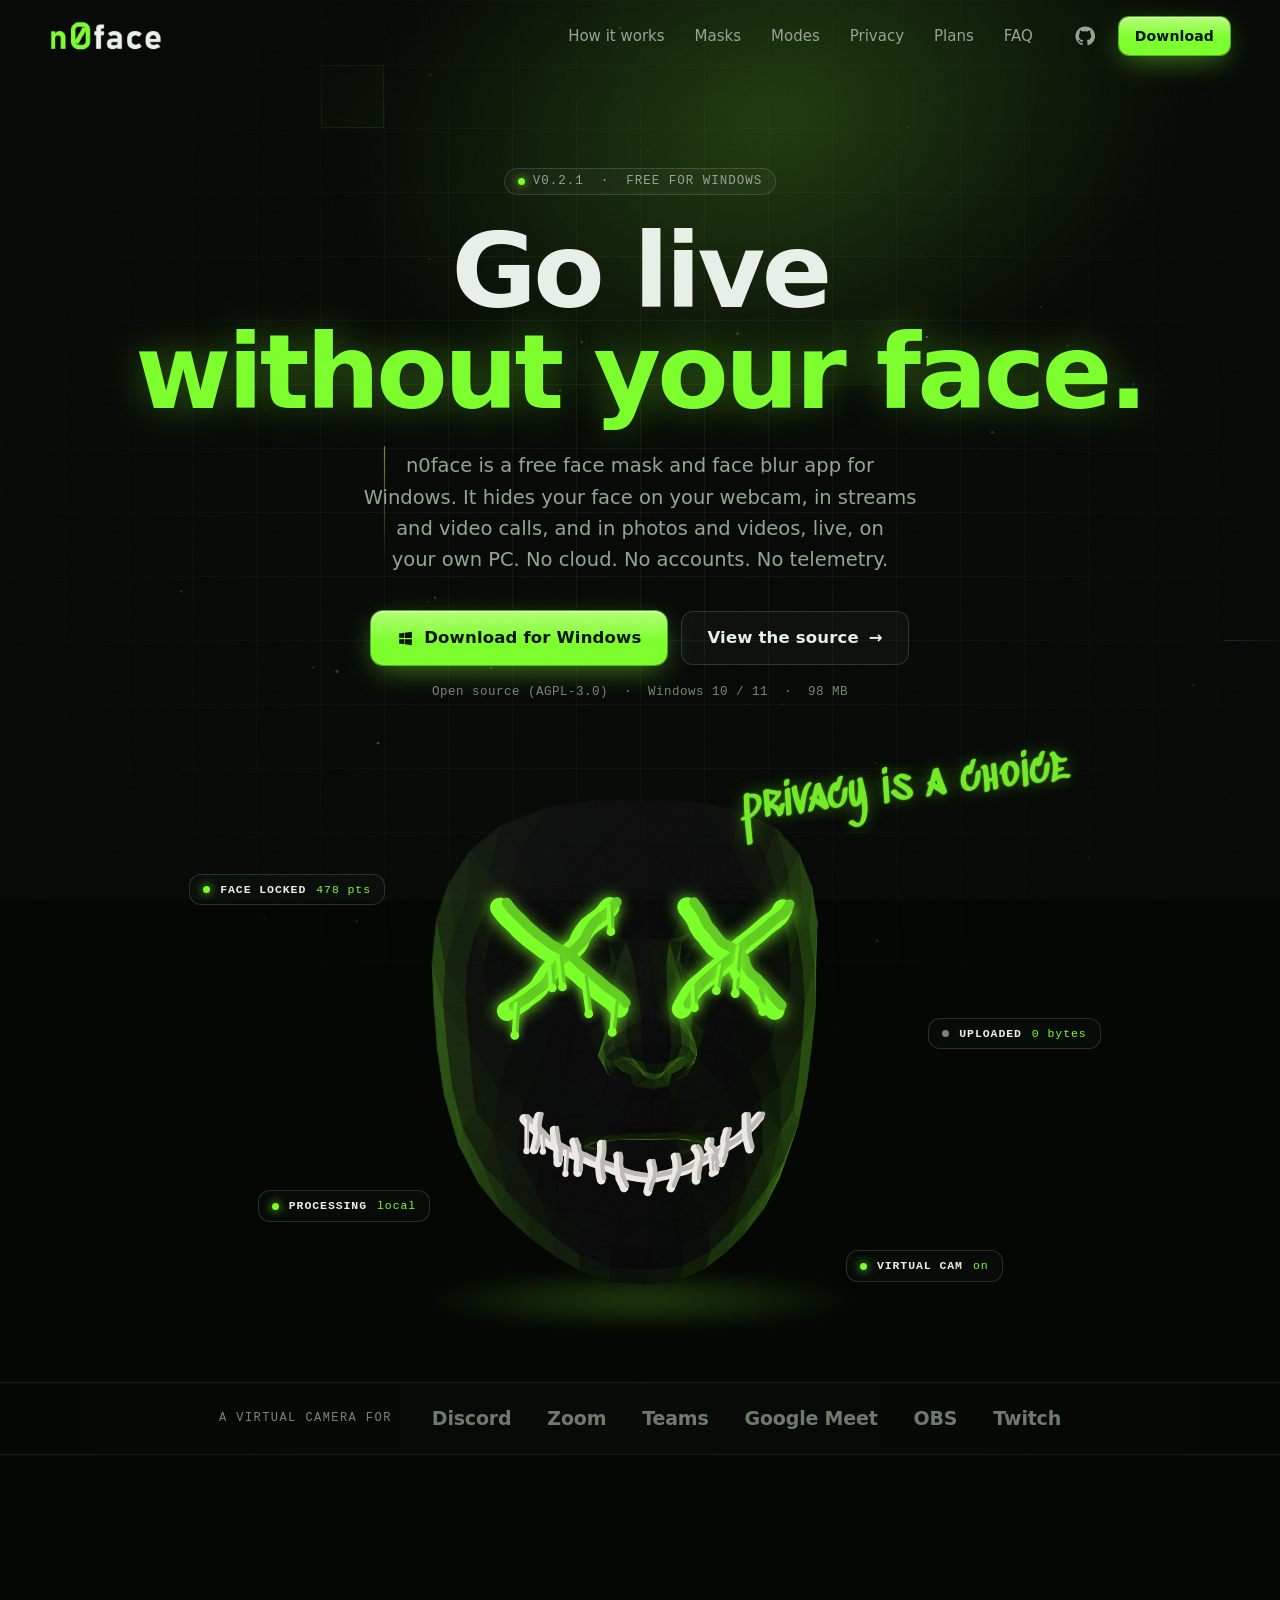
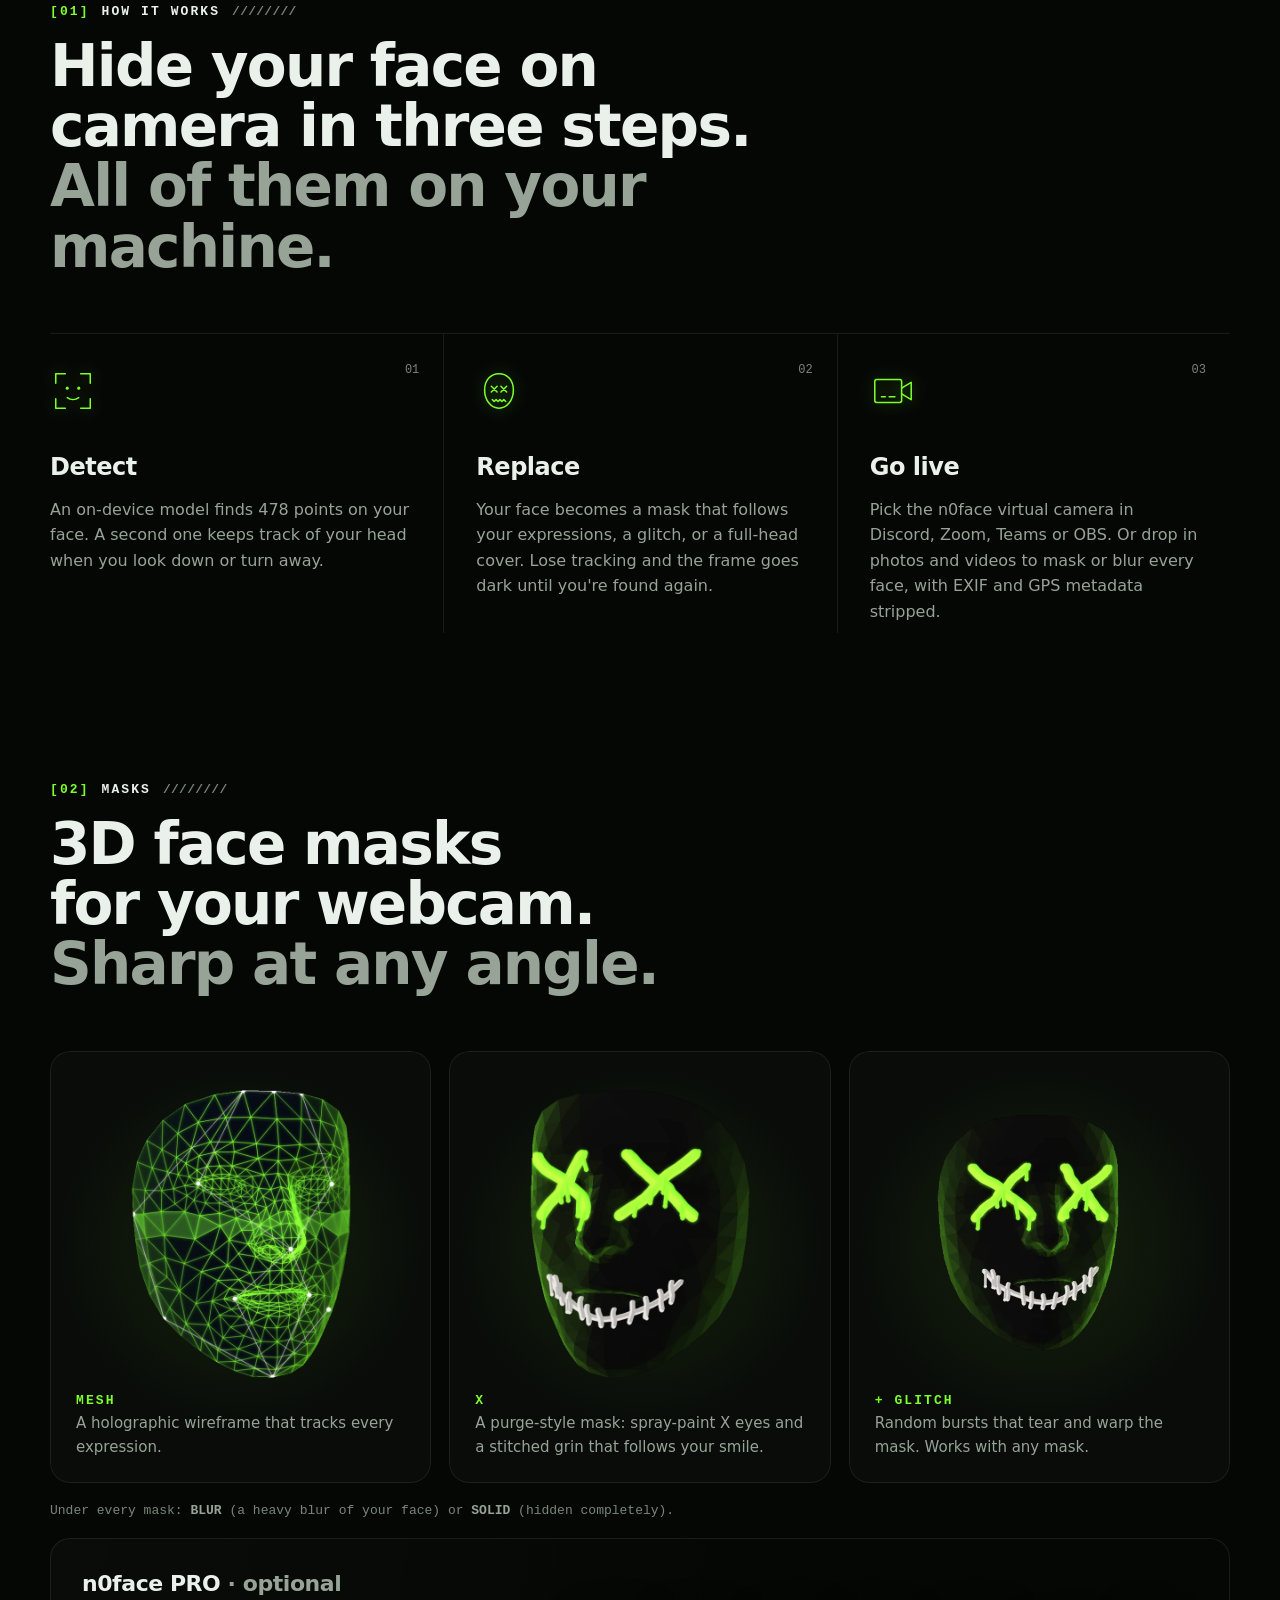
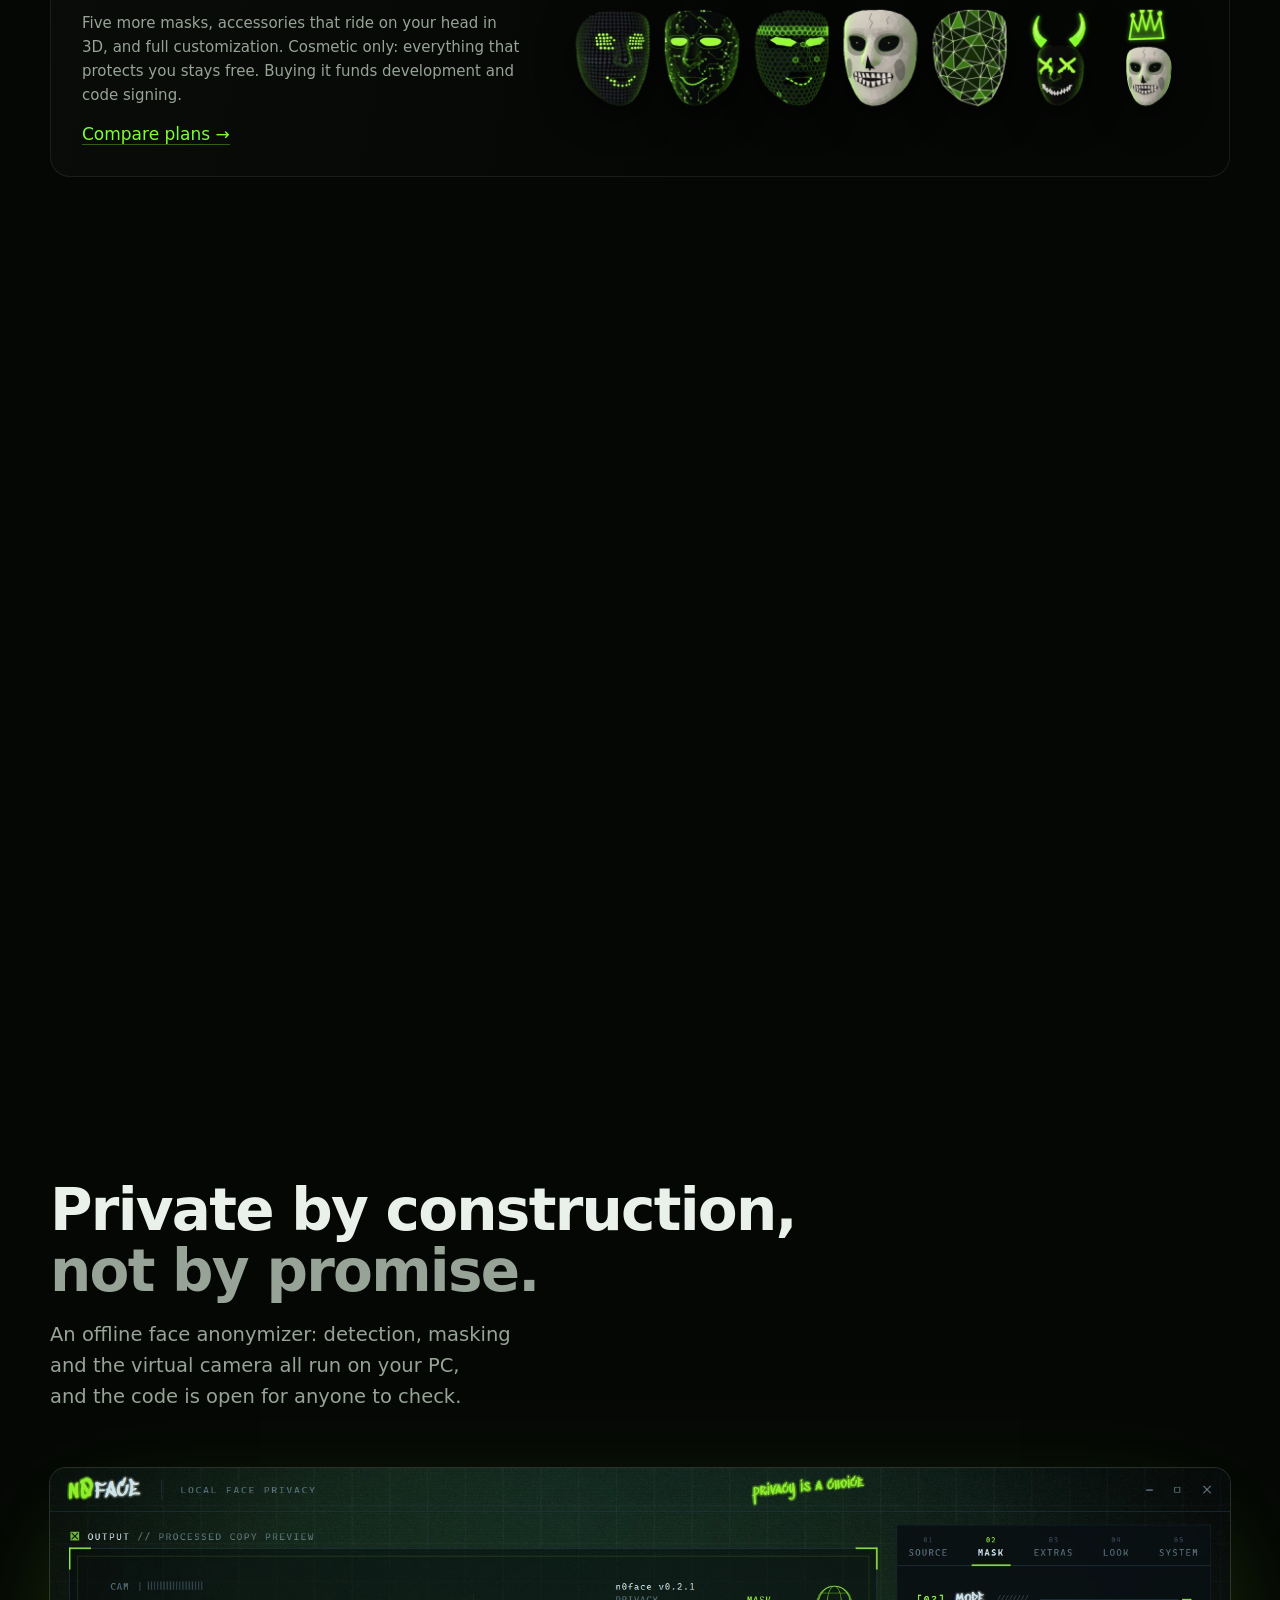
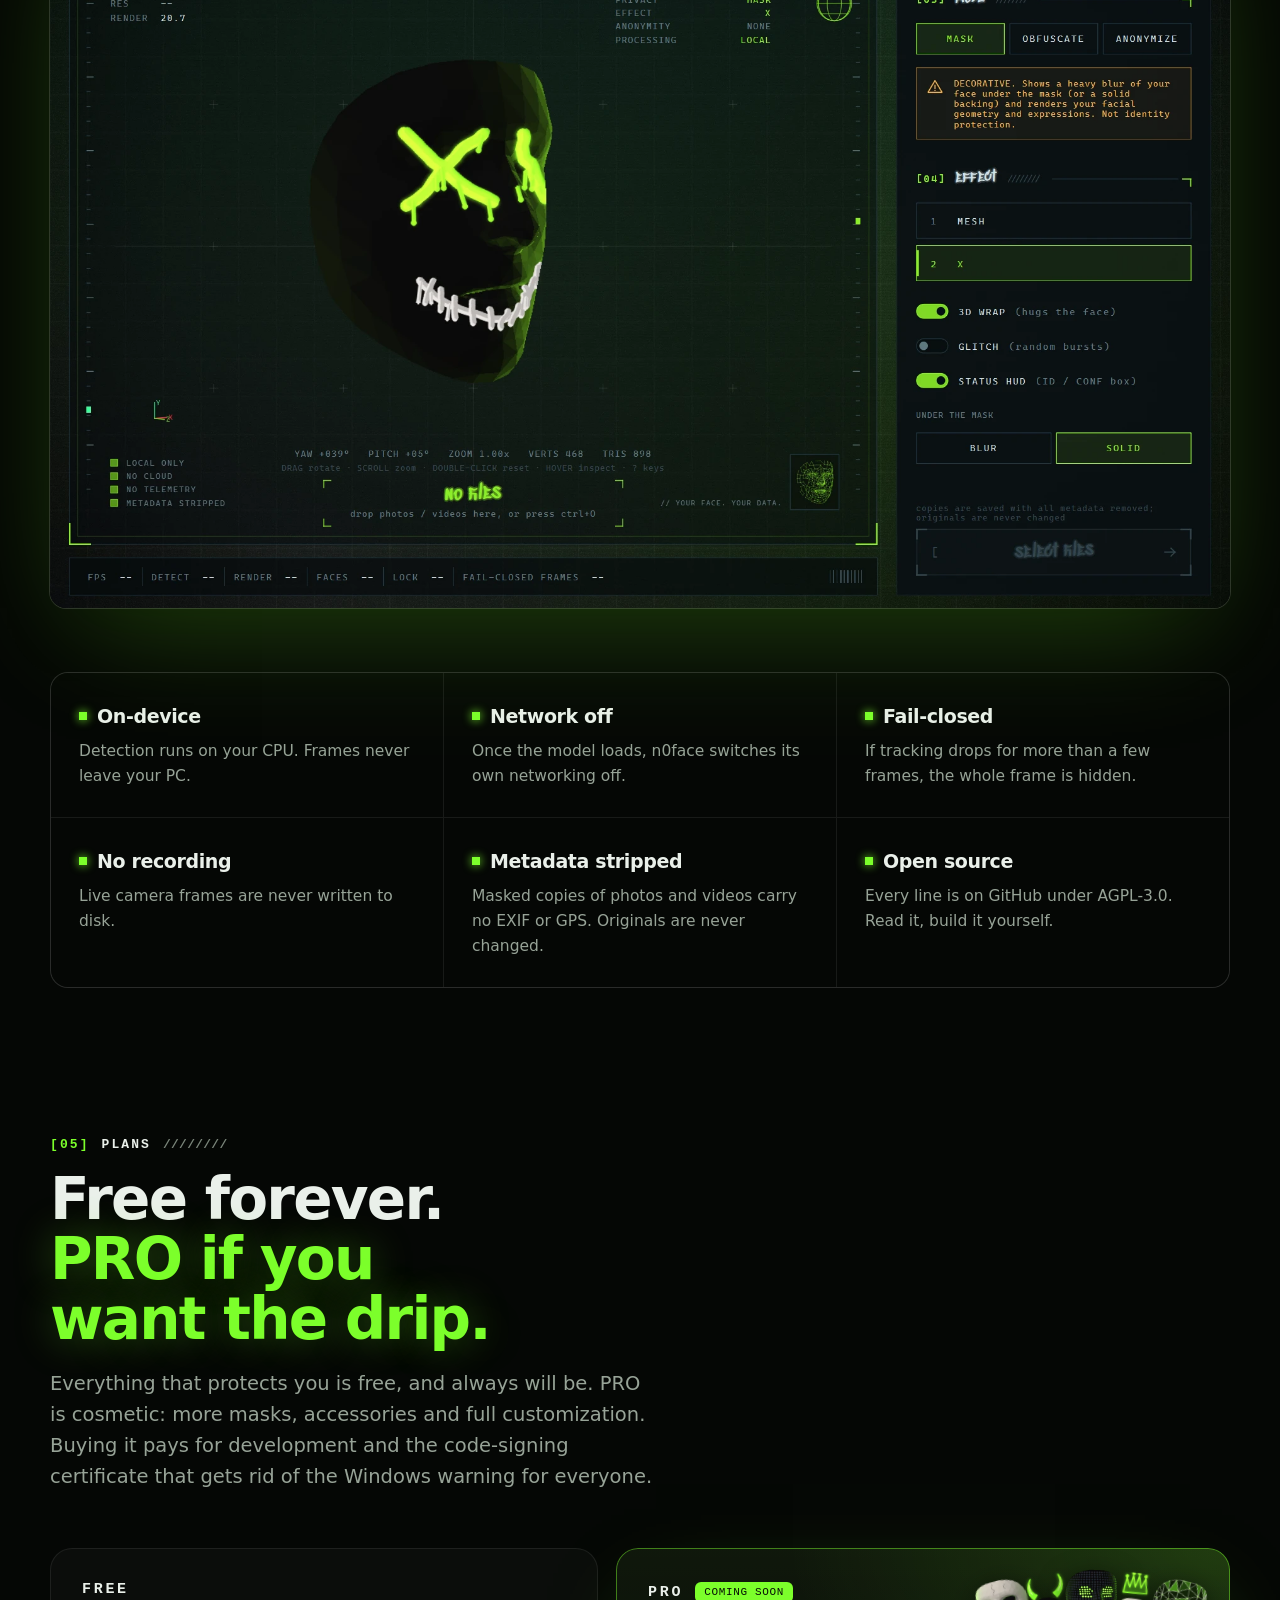
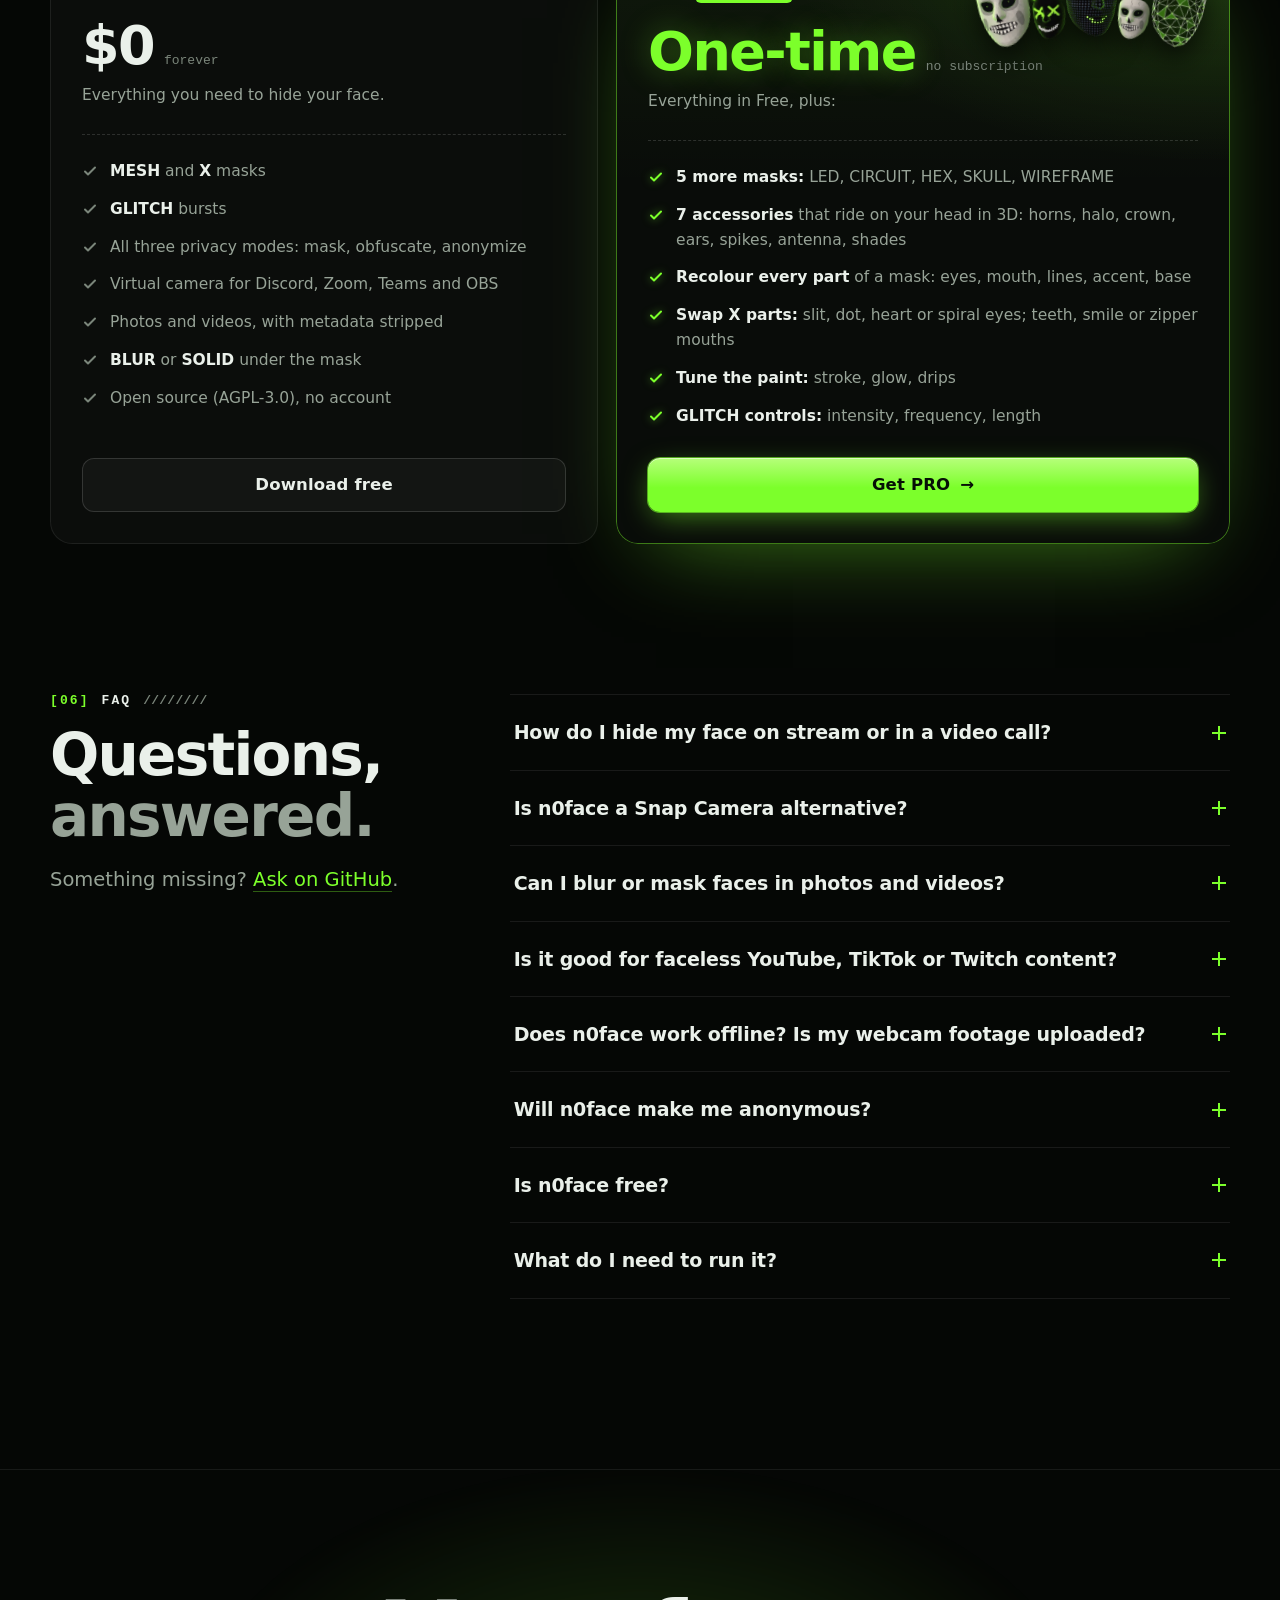
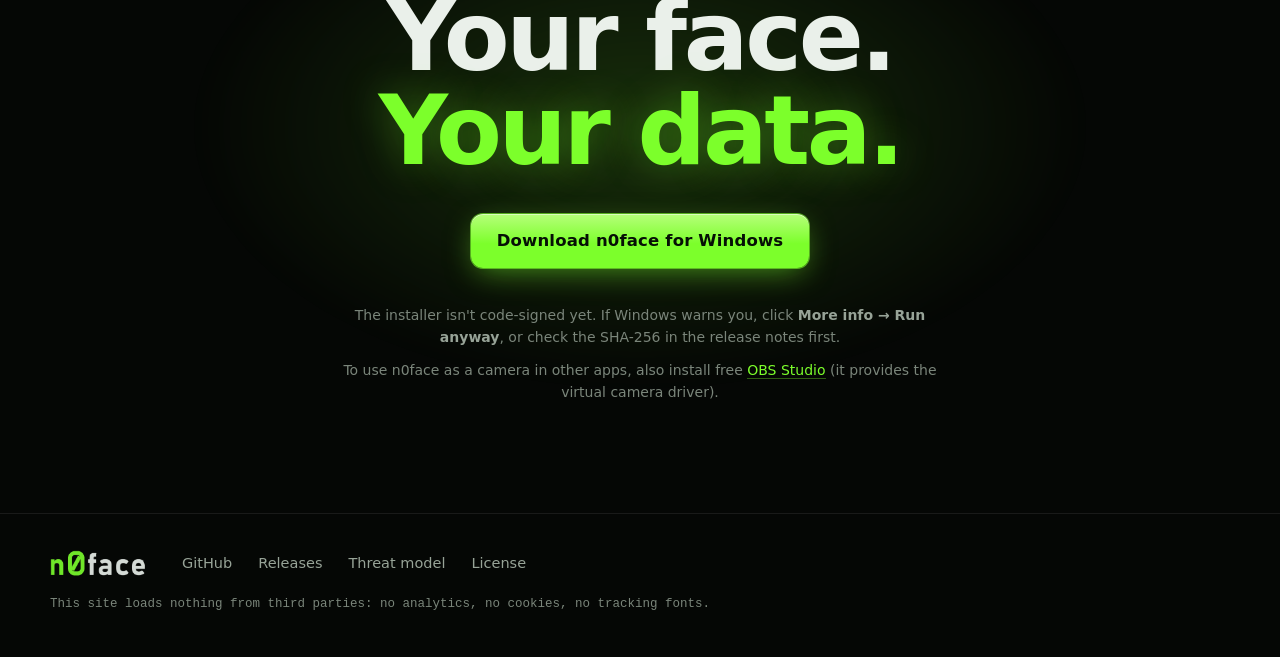
==== commit 4ab5e8d0: "Site: fix hero flash and silent face failures The hero animates in with CSS instead of being hidden " ====
--- a/site/index.html
+++ b/site/index.html
@@ -125,22 +125,22 @@
       <div class="beam" aria-hidden="true"></div>
 
       <div class="wrap hero__copy">
-        <p class="pill reveal"><span class="dot"></span> v0.2.1 &nbsp;·&nbsp; free for Windows</p>
-        <h1 class="reveal">Go live<br><span class="hero__accent" data-glitch="without your face.">without your face.</span></h1>
-        <p class="lede reveal">n0face is a free face mask and face blur app for Windows. It hides your face on
+        <p class="pill rise"><span class="dot"></span> v0.2.1 &nbsp;·&nbsp; free for Windows</p>
+        <h1 class="rise">Go live<br><span class="hero__accent" data-glitch="without your face.">without your face.</span></h1>
+        <p class="lede rise">n0face is a free face mask and face blur app for Windows. It hides your face on
           your webcam, in streams and video calls, and in photos and videos, live, on your own PC.
           No cloud. No accounts. No telemetry.</p>
-        <div class="cta reveal">
+        <div class="cta rise">
           <a class="btn btn--lg" href="https://github.com/kaloyanstefanov66/n0face/releases/latest">
             <svg viewBox="0 0 24 24" aria-hidden="true"><path d="M3 5.1 10.4 4v7.1H3V5.1Zm0 13.8 7.4 1.1v-7.1H3v6Zm8.2 1.2L21 21.5v-8.6h-9.8v7.2Zm0-16.2v7.3H21V2.5l-9.8 1.4Z"/></svg>
             Download for Windows
           </a>
           <a class="btn btn--ghost btn--lg" href="https://github.com/kaloyanstefanov66/n0face">View the source <span aria-hidden="true">→</span></a>
         </div>
-        <p class="fine reveal">Open source (AGPL-3.0) &nbsp;·&nbsp; Windows 10 / 11 &nbsp;·&nbsp; 98 MB</p>
-      </div>
-
-      <div class="stage reveal" aria-hidden="true">
+        <p class="fine rise">Open source (AGPL-3.0) &nbsp;·&nbsp; Windows 10 / 11 &nbsp;·&nbsp; 98 MB</p>
+      </div>
+
+      <div class="stage rise" aria-hidden="true">
         <canvas class="stage__canvas" data-face></canvas>
         <span class="tag">privacy is a choice</span>
         <div class="chip chip--a"><span class="dot"></span><b>FACE LOCKED</b><i>478 pts</i></div>
@@ -410,6 +410,7 @@
     </div>
   </footer>
 
+  <script src="assets/face.js" defer></script>
   <script src="main.js" defer></script>
 </body>
 </html>
--- a/site/styles.css
+++ b/site/styles.css
@@ -524,6 +524,14 @@
 /* ---- reveal on scroll ----------------------------------------------------------------- */
 .js .reveal { opacity: 0; transform: translateY(18px); transition: opacity 0.8s var(--ease), transform 0.8s var(--ease); transition-delay: var(--d, 0s); }
 .js .reveal.is-in { opacity: 1; transform: none; }
+/* the hero is on screen at load: plain CSS, so it never flashes */
+.rise { animation: rise 0.9s var(--ease) both; }
+.hero__copy .rise:nth-child(2) { animation-delay: 0.06s; }
+.hero__copy .rise:nth-child(3) { animation-delay: 0.12s; }
+.hero__copy .rise:nth-child(4) { animation-delay: 0.18s; }
+.hero__copy .rise:nth-child(5) { animation-delay: 0.24s; }
+.stage.rise { animation-delay: 0.3s; animation-duration: 1.2s; }
+@keyframes rise { from { opacity: 0; transform: translateY(18px); } }
 
 /* ---- responsive ----------------------------------------------------------------------- */
 @media (max-width: 960px) {
